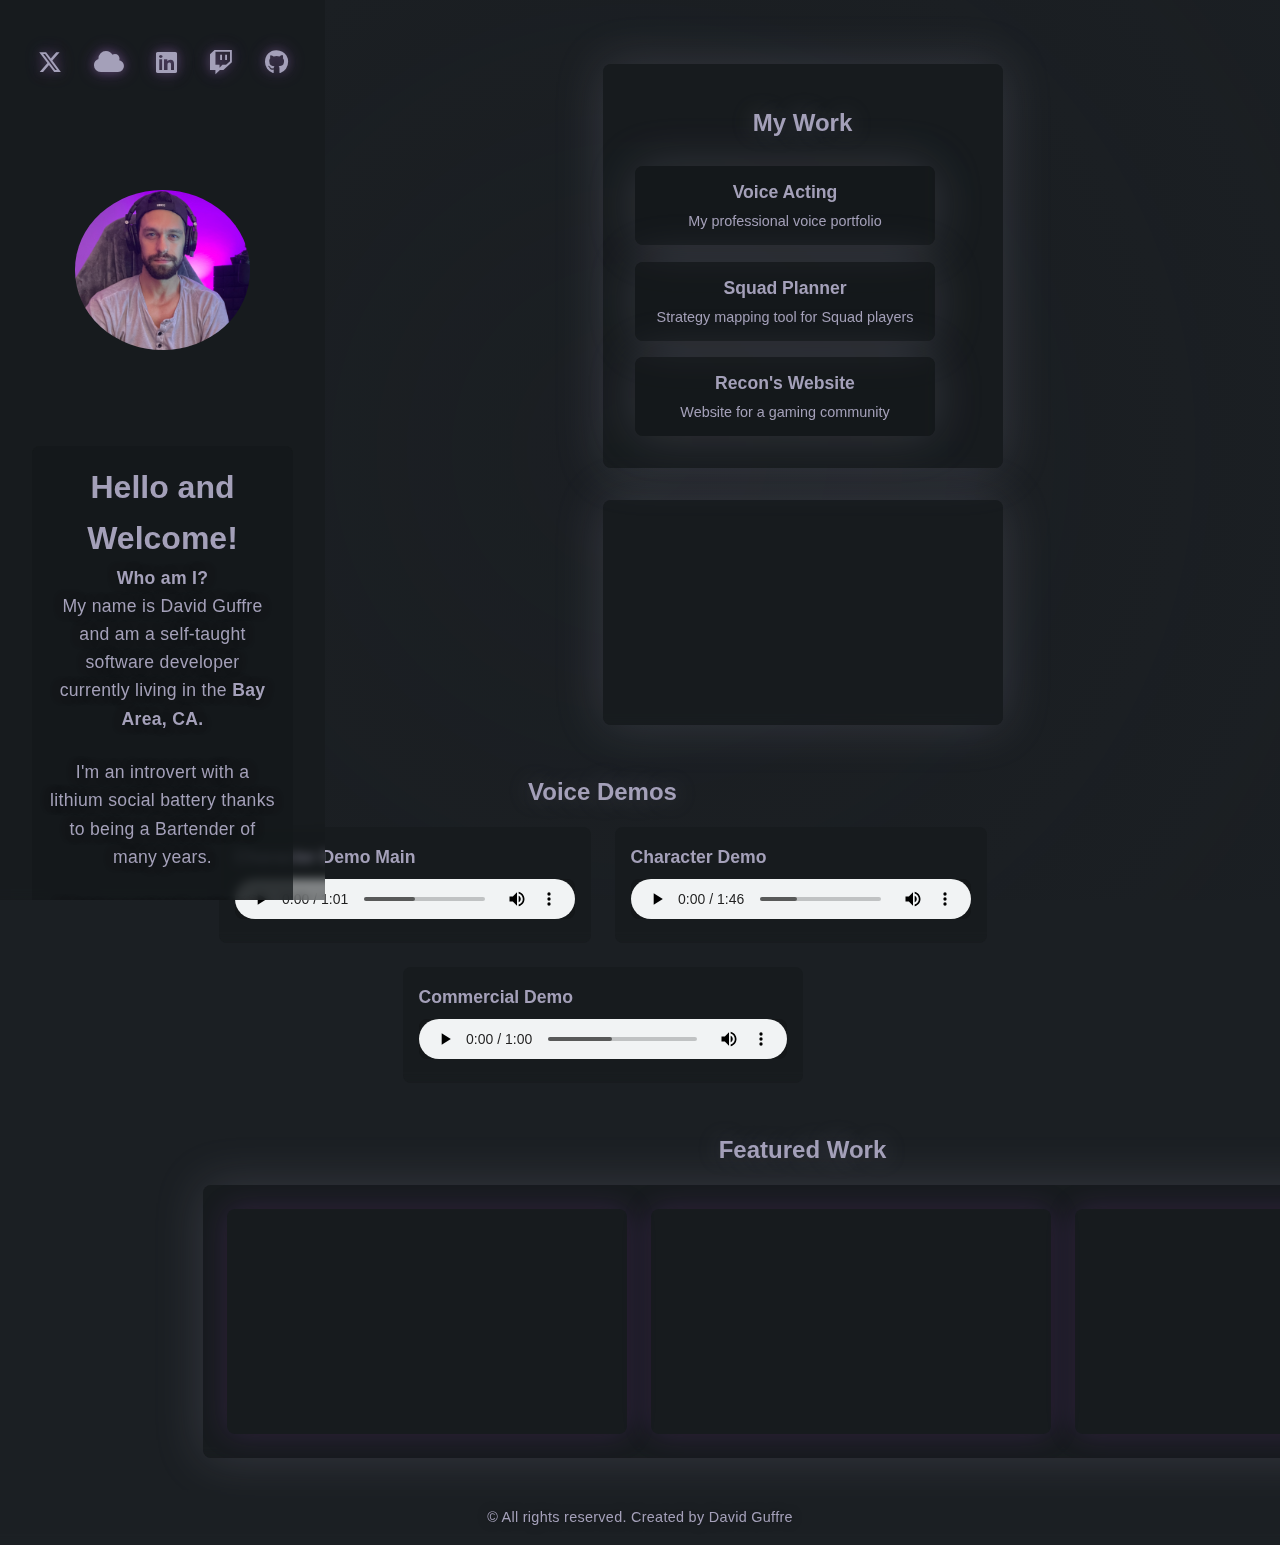
==== index.html @ 515871b1 "ugh" ====
<!DOCTYPE html>
<html lang="en">
<head>
    <meta charset="UTF-8">
    <meta name="viewport" content="width=device-width, initial-scale=1.0">
    <title>David Guffre</title>
    <link rel="stylesheet" href="styles.css">
    <link rel="stylesheet" href="https://cdnjs.cloudflare.com/ajax/libs/font-awesome/6.5.1/css/all.min.css">
    <script src="https://embed.twitch.tv/embed/v1.js"></script>
</head>
<body>
    <aside class="side-bar-left">
        <div class="socials-links-grid">
            <a href="https://x.com/iamguff" target="_blank" rel="noopener noreferrer" data-tooltip="Follow me on X"><i class="fa-brands fa-x-twitter"></i></a>
            <a href="https://bsky.app/profile/iamguff.bsky.social" target="_blank" rel="noopener noreferrer" data-tooltip="Follow me on Bluesky"><i class="fas fa-cloud"></i></a>
            <a href="https://www.linkedin.com/in/davidguffre/" target="_blank" rel="noopener noreferrer" data-tooltip="Connect on LinkedIn"><i class="fab fa-linkedin"></i></a>
            <a href="https://www.twitch.tv/guffre" target="_blank" rel="noopener noreferrer" data-tooltip="Watch on Twitch"><i class="fab fa-twitch"></i></a>
            <a href="https://github.com/CodeofGuff" target="_blank" rel="noopener noreferrer" data-tooltip="Follow me on GitHub"><i class="fab fa-github"></i></a>
        </div>
        <img src="assets/img/profile.jpeg" alt="Profile Image" class="circular-image">
        <div class="welcome-card dev-bio">
            <h1>Hello and Welcome!</h1>
            <p class="welcome-text"><strong>Who am I?</strong></p>
            <p class="welcome-text">My name is David Guffre and am a self-taught software developer currently living in the <strong>Bay Area, CA.</strong></p><br>
            <p class="welcome-text">I'm an introvert with a lithium social battery thanks to being a Bartender of many years.</p><br>
            <p class="welcome-text">I have a natural curiousity and always looking for <strong>what I don't know.</strong></p>
            <p class="welcome-text">My preferred framework is React Native, however I like to be proficient in all things programming.</p><br>
            <p class="welcome-text">Currently I am looking for my first job in the tech industry!</p>
        </div>
        <div class="welcome-card vo-bio">
            <h2>Voice Acting Journey</h2>
            <p class="welcome-text">
                The immersion a great voice actor provides to a project is my drive to perform.
            </p>    
            <p class="welcome-text">
                With over 8 years of experience in the industry, I've had the opportunity to work with a variety of clients and voice many characters. From warm and friendly to bold and dramatic, I have the versatility and range to capture the essence you are looking for.
            </p>
            <p class="welcome-text">
                Thank you for visiting and I look forward to the opportunity to work with you on your next project!
            </p>
        </div>
    </aside>

    <main class="container">
        <!-- Dev Section -->
        <section id="dev-section">
            <div class="work-section">
                <h3 class="section-label">My Work</h3>
                <div class="links-grid">
                    <a href="#vo-section" class="work-link">
                        <h3>Voice Acting</h3>
                        <p>My professional voice portfolio</p>
                    </a>
                    <a href="https://squadplanner.io/" class="work-link" target="_blank">
                        <h3>Squad Planner</h3>
                        <p>Strategy mapping tool for Squad players</p>
                    </a>
                    <a href="https://rltw.net" class="work-link" target="_blank">
                        <h3>Recon's Website</h3>
                        <p>Website for a gaming community</p>
                    </a>
                </div>
            </div>
            
            <section class="stream-section">
                <div class="twitch-embed">
                    <div id="twitch-embed"></div>
                </div>
            </section>
        </section>

        <!-- Voice Acting Section -->
        <section id="vo-section">
            <div class="demo-reel">
                <h2>Voice Demos</h2>
                <div class="voice-demos">
                    <div class="demo-item">
                        <h3>Character Demo Main</h3>
                        <audio controls class="audio-player" preload="metadata">
                            <source src="assets/audio/DavidGuffre_CharacterDemo2020.mp3" type="audio/mpeg">
                        </audio>
                    </div>
                    <div class="demo-item">
                        <h3>Character Demo</h3>
                        <audio controls class="audio-player" preload="metadata">
                            <source src="assets/audio/DavidGuffre_2019CharDemos_v2_o.mp3" type="audio/mpeg">
                        </audio>
                    </div>
                    <div class="demo-item">
                        <h3>Commercial Demo</h3>
                        <audio controls class="audio-player" preload="metadata">
                            <source src="assets/audio/DavidGuffre_CommercialDemo2020.mp3" type="audio/mpeg">
                        </audio>
                    </div>
                </div>
            </div>

            <div class="video-samples">
                <h2>Featured Work</h2>
                <div class="video-container">
                    <iframe src="https://www.youtube.com/embed/Wgu0kXS3WT8" title="Window Man"></iframe>
                    <iframe src="https://www.youtube.com/embed/3TEX7Xptgxc" title="Boiling Steel"></iframe>
                    <iframe src="https://www.youtube.com/embed/alIgd3bvIQ4" title="The Last Epoch"></iframe>
                </div>
            </div>
        </section>
    </main>

    <footer class="footer">
        <p>© All rights reserved. Created by David Guffre</p>
    </footer>
    <script src="js/twitch.js"></script>
    <script src="js/main.js"></script>
</body>
</html>
---- styles.css ----
/* ==========================================================================
   1. CSS Variables
   ========================================================================== */
:root {
    /* Colors */
    --bg: #1b1f23;
    --bg-dark: #141719;
    --glass-bg: rgba(20, 23, 25, 0.5);
    --primary: #a4a0b9;
    --primary-glow: rgba(164, 160, 185, 0.3);
    --purple-glow: rgba(146, 62, 191, 0.3);
    --text: #a4a0b9;
    --text-purple: #923ebf;
    
    /* Effects */
    --text-shadow: 0 0 10px rgba(0, 0, 0, 0.5);
    
    /* Layout */
    --radius: 8px;
    --space: 1rem;
    --transition: all 0.3s ease;
}

/* ==========================================================================
   2. Base & Reset
   ========================================================================== */
* {
    box-sizing: border-box;
    margin: 0;
    padding: 0;
}

body {
    background: var(--bg) url('assets/img/background.jpg') center/cover no-repeat fixed;
    color: var(--text);
    display: flex;
    flex-direction: column;
    font-family: Arial, sans-serif;
    line-height: 1.6;
    min-height: 100vh;
    position: relative;
}

body::after {
    background: radial-gradient(
        circle at center,
        rgba(27, 31, 35, 0.6) 0%,
        rgba(27, 31, 35, 0.7) 50%,
        rgba(27, 31, 35, 0.8) 100%
    );
    content: '';
    position: fixed;
    top: 0;
    left: 0;
    right: 0;
    bottom: 0;
    width: 100vw;
    height: 100vh;
    pointer-events: none;
    z-index: 1;
}

/* ==========================================================================
   3. Layout Components
   ========================================================================== */
/* Container */
.container {
    align-items: center;
    display: flex;
    flex-direction: column;
    margin-left: 325px;
    width: calc(100% - 325px);
    padding: calc(var(--space) * 2);
    min-height: 100vh;
    display: flex;
    flex-direction: column;
    align-items: center;
    position: relative;
    z-index: 2;
}

.container::before {
    background: rgba(27, 31, 35, 0.7);
    content: '';
    inset: 0;
    position: fixed;
    z-index: -1;
    display: none;
}

.content-wrapper {
    display: flex;
    flex-direction: column;
    gap: calc(var(--space) * 2);
    width: 100%;
    align-items: center;
    padding-top: calc(var(--space) * 2);
}

/* Sidebar */
.side-bar-left {
    position: fixed;
    top: 0;
    left: 0;
    width: 325px;
    padding: calc(var(--space) * 2);
    display: flex;
    flex-direction: column;
    align-items: center;
    gap: calc(var(--space) * 3);
    z-index: 10;
    background: var(--glass-bg);
    backdrop-filter: blur(5px);
    height: 100vh;
    overflow-y: auto;
}

.side-bar-left.visible {
    background: rgba(27, 31, 35, 0.4);
    backdrop-filter: blur(5px);
}

/* Footer */
.footer {
    backdrop-filter: blur(5px);
    color: var(--text);
    font-size: 0.9rem;
    letter-spacing: 0.3px;
    margin-top: auto;
    padding: calc(var(--space));
    position: relative;
    text-align: center;
    text-shadow: var(--text-shadow);
    z-index: 2;
}

.footer a {
    color: var(--primary);
    text-decoration: none;
    transition: var(--transition);
}

.footer a:hover {
    color: var(--primary-glow);
}

/* ==========================================================================
   4. Welcome Section
   ========================================================================== */
.welcome-card {
    animation: breatheGlow 5s ease-in-out infinite;
    backdrop-filter: none;
    background: none;
    border-radius: var(--radius);
    box-shadow: none;
    max-width: 800px;
    padding: 0;
    position: relative;
    top: 0;
    max-width: 100%;
    padding: calc(var(--space));
    background: var(--glass-bg);
    backdrop-filter: blur(5px);
    border-radius: var(--radius);
    margin: 0;
    opacity: 0;
    transform: translateY(20px);
    visibility: hidden;
    transition: all 0.5s cubic-bezier(0.4, 0, 0.2, 1);
    text-align: center;
    margin-bottom: calc(var(--space));
    transition: all 0.5s cubic-bezier(0.4, 0, 0.2, 1);
    margin-top: calc(var(--space) * 1);
}

.welcome-card.visible {
    opacity: 1;
    transform: translateY(0);
    visibility: visible;
}

.welcome-section {
    margin: 0 auto;
    max-width: 800px;
    padding: calc(var(--space)) 0;
    text-align: center;
}

.welcome-text {
    color: var(--text);
    font-size: 1.1rem;
    letter-spacing: 0.3px;
    line-height: 1.6;
    margin: 0 auto;
    max-width: 600px;
    text-shadow: var(--text-shadow);
}

/* Specific styles for dev bio and vo bio */
.welcome-card.dev-bio,
.welcome-card.vo-bio {
    transition: opacity 0.5s ease,
                transform 0.5s ease,
                visibility 0.5s ease;
}

/* ==========================================================================
   5. Work Section
   ========================================================================== */
.work-section {
    position: relative;
    display: flex;
    flex-direction: column;
    align-items: center;
    width: 100%;
    max-width: 800px;
    margin: calc(var(--space) * 2) 0;
    padding: calc(var(--space) * 2);
    background: var(--glass-bg);
    backdrop-filter: blur(5px);
    border-radius: var(--radius);
    box-shadow: 0 0 50px rgba(164, 160, 185, 0.2);
    z-index: 100;
}

.section-label {
    color: var(--primary);
    font-size: 1.5rem;
    margin-bottom: calc(var(--space));
    text-shadow: 0 0 25px var(--primary-glow);
    text-align: center;
    width: 100%;
    padding: calc(var(--space) * 0.5);
    position: relative;
    z-index: 101;
}

.work-link {
    color: var(--primary);
    text-decoration: none;
    padding: calc(var(--space) * 0.75);
    border-radius: var(--radius);
    transition: transform 0.3s cubic-bezier(0.4, 0, 0.2, 1),
                background-color 0.3s ease,
                box-shadow 0.3s ease;
    text-align: center;
    min-width: 200px;
    max-width: 300px;
    position: relative;
    z-index: 1;
    backdrop-filter: blur(5px);
    -webkit-backdrop-filter: blur(5px);
    box-shadow: 0 0 50px rgba(164, 160, 185, 0.2);
    display: block;
    width: 100%;
    will-change: transform, background, box-shadow;
    transform: translateZ(0);
    -webkit-font-smoothing: antialiased;
    background: var(--glass-bg);
}

.work-link h3 {
    font-size: 1.1rem;
    margin-bottom: calc(var(--space) * 0.25);
}

.work-link p {
    font-size: 0.9rem;
    margin: 0;
}

.work-link:hover {
    background: var(--primary);
    color: var(--bg-dark);
    box-shadow: 0 0 50px rgba(164, 160, 185, 0.4);
    transform: translateY(-5px);
    z-index: 1001;
}

.work-section .links-grid {
    display: grid;
    grid-template-columns: repeat(auto-fit, minmax(250px, 1fr));
    gap: calc(var(--space));
    width: 100%;
}

.menu-content {
    width: 100%;
    display: flex;
    justify-content: center;
    padding: calc(var(--space) * 0.5);
}

.menu-item {
    color: var(--primary);
    text-decoration: none;
    padding: calc(var(--space) * 0.75);
    border-radius: var(--radius);
    transition: transform 0.3s cubic-bezier(0.4, 0, 0.2, 1),
                background-color 0.3s ease,
                box-shadow 0.3s ease;
    text-align: center;
    min-width: 200px;
    max-width: 150px;
    position: relative;
    z-index: 1;
    backdrop-filter: blur(5px);
    -webkit-backdrop-filter: blur(5px);
    box-shadow: 0 0 50px rgba(164, 160, 185, 0.2);
    display: block;
    width: 100%;
    will-change: transform, background, box-shadow;
    transform: translateZ(0);
    -webkit-font-smoothing: antialiased;
    background: var(--glass-bg);
}

.menu-item:hover {
    background: var(--primary);
    color: var(--bg-dark);
    box-shadow: 0 0 50px rgba(164, 160, 185, 0.4);
    transform: translateY(-5px);
    z-index: 1001;
}



/* ==========================================================================
   6. Social Links
   ========================================================================== */
.socials-links-grid {
    display: flex;
    flex-direction: row;
    justify-content: center;
    gap: calc(var(--space) * 1.5);
    align-items: center;
    width: 100%;
    padding: calc(var(--space) * 0.5);
    margin-bottom: calc(var(--space));
}

.socials-links-grid a {
    color: var(--primary);
    font-size: 1.5rem;
    text-decoration: none;
    transition: var(--transition);
    text-shadow: 0 0 10px var(--primary-glow);
    position: relative;
    z-index: 12;
    padding: calc(var(--space) * 0.25);
}

.socials-links-grid a::after {
    content: attr(data-tooltip);
    position: absolute;
    bottom: -25px;
    left: 50%;
    transform: translateX(-50%);
    background: var(--glass-bg);
    color: var(--text);
    padding: 3px 6px;
    border-radius: var(--radius);
    font-size: 0.8rem;
    white-space: nowrap;
    backdrop-filter: blur(5px);
    opacity: 0;
    visibility: hidden;
    transition: var(--transition);
}

.socials-links-grid a:hover::after {
    opacity: 1;
    visibility: visible;
}

.socials-links-grid a i {
    filter: drop-shadow(0 0 8px rgba(146, 62, 191, 0.4));
    transition: var(--transition);
}

.socials-links-grid a:hover {
    color: var(--text-purple);
}

.socials-links-grid a:hover i {
    filter: drop-shadow(0 0 12px rgba(146, 62, 191, 0.6))
           drop-shadow(0 0 4px rgba(146, 62, 191, 0.4));
    transform: scale(1.1);
}

/* ==========================================================================
   7. Media Components
   ========================================================================== */
/* Profile Images */
.circular-image {
    animation: smoothPulseGlow 4s ease-in-out infinite;
    border-radius: 50%;
    height: 175px;
    width: 175px;
    margin: calc(var(--space) * 2) 0;
}

.circular-image:hover {
    transform: scale(1.05);
}

/* Video Container */
.video-container {
    display: flex;
    flex-direction: row;
    gap: calc(var(--space) * 1.5);
    padding: calc(var(--space) * 1.5);
    background: var(--glass-bg);
    border-radius: var(--radius);
    backdrop-filter: blur(5px);
    -webkit-backdrop-filter: blur(5px);
    box-shadow: 0 0 50px rgba(164, 160, 185, 0.2);
    overflow-x: auto;
}

.video-container iframe {
    flex: 0 0 400px;
    height: 225px;
    border: none;
    border-radius: var(--radius);
    box-shadow: 0 0 30px rgba(146, 62, 191, 0.2);
    transition: var(--transition);
}

.video-container iframe:hover {
    transform: translateY(-5px);
    box-shadow: 0 0 50px rgba(146, 62, 191, 0.4);
}

.demo-reel {
    width: 100%;
    max-width: 800px;
    margin: 0;
    padding: calc(var(--space));
    flex: 1;
}

.demo-reel h2 {
    color: var(--primary);
    text-align: center;
    margin-bottom: calc(var(--space));
    font-size: 1.5rem;
    text-shadow: 0 0 25px var(--primary-glow);
}

.voice-demos {
    display: flex;
    flex-direction: row;
    flex-wrap: wrap;
    gap: calc(var(--space) * 1.5);
    align-items: stretch;
    justify-content: center;
    width: 100%;
}

.demo-item {
    background: var(--glass-bg);
    padding: calc(var(--space));
    border-radius: var(--radius);
    backdrop-filter: blur(5px);
    flex: 1;
    min-width: 300px;
    max-width: 400px;
    margin: 0;
}

.demo-item h3 {
    color: var(--primary);
    margin-bottom: calc(var(--space) * 0.5);
    font-size: 1.1rem;
}

.audio-player {
    width: 100%;
    height: 40px;
    border-radius: var(--radius);
    background: var(--bg-dark);
}

.video-samples {
    width: 100%;
    max-width: 1200px;
    margin-top: calc(var(--space) * 2);
}

.video-samples h2 {
    color: var(--primary);
    text-align: center;
    margin-bottom: calc(var(--space));
    font-size: 1.5rem;
    text-shadow: 0 0 25px var(--primary-glow);
}


/* ==========================================================================
   8. Animations
   ========================================================================== */
@keyframes smoothPulseGlow {
    0% { box-shadow: 0 0 30px rgba(146, 62, 191, 0.2); }
    50% { box-shadow: 0 0 100px rgba(146, 62, 191, 0.6); }
    100% { box-shadow: 0 0 30px rgba(146, 62, 191, 0.2); }
}

/* ==========================================================================
   9. Media Queries
   ========================================================================== */
/* Large Screens */
@media (max-width: 1200px) {
    .circular-image {
        width: min(85vw, 600px);
    }
}

/* Tablet & Medium Screens */
@media (max-width: 768px) {
    .container {
        margin-left: 0;
        width: 100%;
        padding: calc(var(--space));
    }

    .content-wrapper {
        flex-direction: column;
        align-items: center;
    }

    .demo-item {
        padding: calc(var(--space) * 0.5);
    }
    
    .side-bar-left {
        position: relative;
        width: 100%;
        height: auto;
        min-height: auto;
        padding: calc(var(--space));
        background: var(--glass-bg);
    }

    .section-label {
        font-size: 1.75rem;
        padding: calc(var(--space) * 0.75);
    }

    .work-section {
        position: relative;
        flex-direction: column;
        align-items: center;
        gap: calc(var(--space) * 0.5);
        width: 100%;
        order: 1;
        margin: calc(var(--space) * 0.5) 0;
        padding: calc(var(--space));
    }

    .work-link {
        min-width: unset;
        width: 100%;
        margin: 0;
        font-size: 0.9rem;
    }

    .circular-image {
        position: static;
        width: min(85vw, 200px);
        height: auto;
        margin: 0 auto calc(var(--space) * 2);
    }

    .video-container {
        flex-direction: column;
        padding: calc(var(--space));
        gap: calc(var(--space));
        overflow-x: hidden;
    }

    .video-container iframe {
        flex: 0 0 auto;
        width: 100%;
    }

    .demo-reel, .video-samples {
        max-width: 100%;
    }

    .audio-player {
        height: 36px;
    }

    .voice-demos {
        flex-direction: column;
        gap: calc(var(--space));
    }

    .demo-item {
        min-width: unset;
        max-width: 100%;
        width: 100%;
    }

    .welcome-card {
        position: relative;
        margin: calc(var(--space)) 0;
    }

    .socials-links-grid {
        padding: calc(var(--space) * 0.25);
        gap: calc(var(--space));
    }

    .socials-links-grid a {
        font-size: 1.25rem;
    }

    .links-grid {
        grid-template-columns: 1fr;
    }
}

/* Mobile Screens */
@media (max-width: 480px) {
    .container {
        padding: calc(var(--space) * 0.5);
    }

    .demo-item {
        padding: calc(var(--space) * 0.5);
    }
    
    .section-label {
        font-size: 1.5rem;
        padding: calc(var(--space) * 0.5);
    }

    .work-section {
        gap: calc(var(--space) * 0.5);
        padding: calc(var(--space) * 0.5);
    }

    .work-link {
        padding: calc(var(--space) * 0.4);
    }

    .work-link h3 {
        font-size: 0.85rem;
        margin-bottom: 2px;
    }

    .work-link p {
        font-size: 0.75rem;
    }

    .circular-image {
        width: 75vw;
    }

    .video-container {
        padding: calc(var(--space) * 0.75);
        gap: calc(var(--space) * 0.75);
    }

    .video-container iframe {
        flex: 0 0 250px;
        height: 141px;
    }

    .audio-player {
        height: 32px;
    }
}

/* Add under the Work Section styles */


.twitch-embed {
    flex: 1;
    min-width: 400px;
    background: var(--glass-bg);
    padding: calc(var(--space));
    border-radius: var(--radius);
    backdrop-filter: blur(5px);
    -webkit-backdrop-filter: blur(5px);
    box-shadow: 0 0 50px rgba(164, 160, 185, 0.2);
}

.stream-section {
    width: 100%;
    max-width: 800px;
    margin: calc(var(--space) * 2) 0;
}

.twitch-embed {
    width: 100%;
    aspect-ratio: 16/9;
    background: var(--glass-bg);
    border-radius: var(--radius);
    overflow: hidden;
}
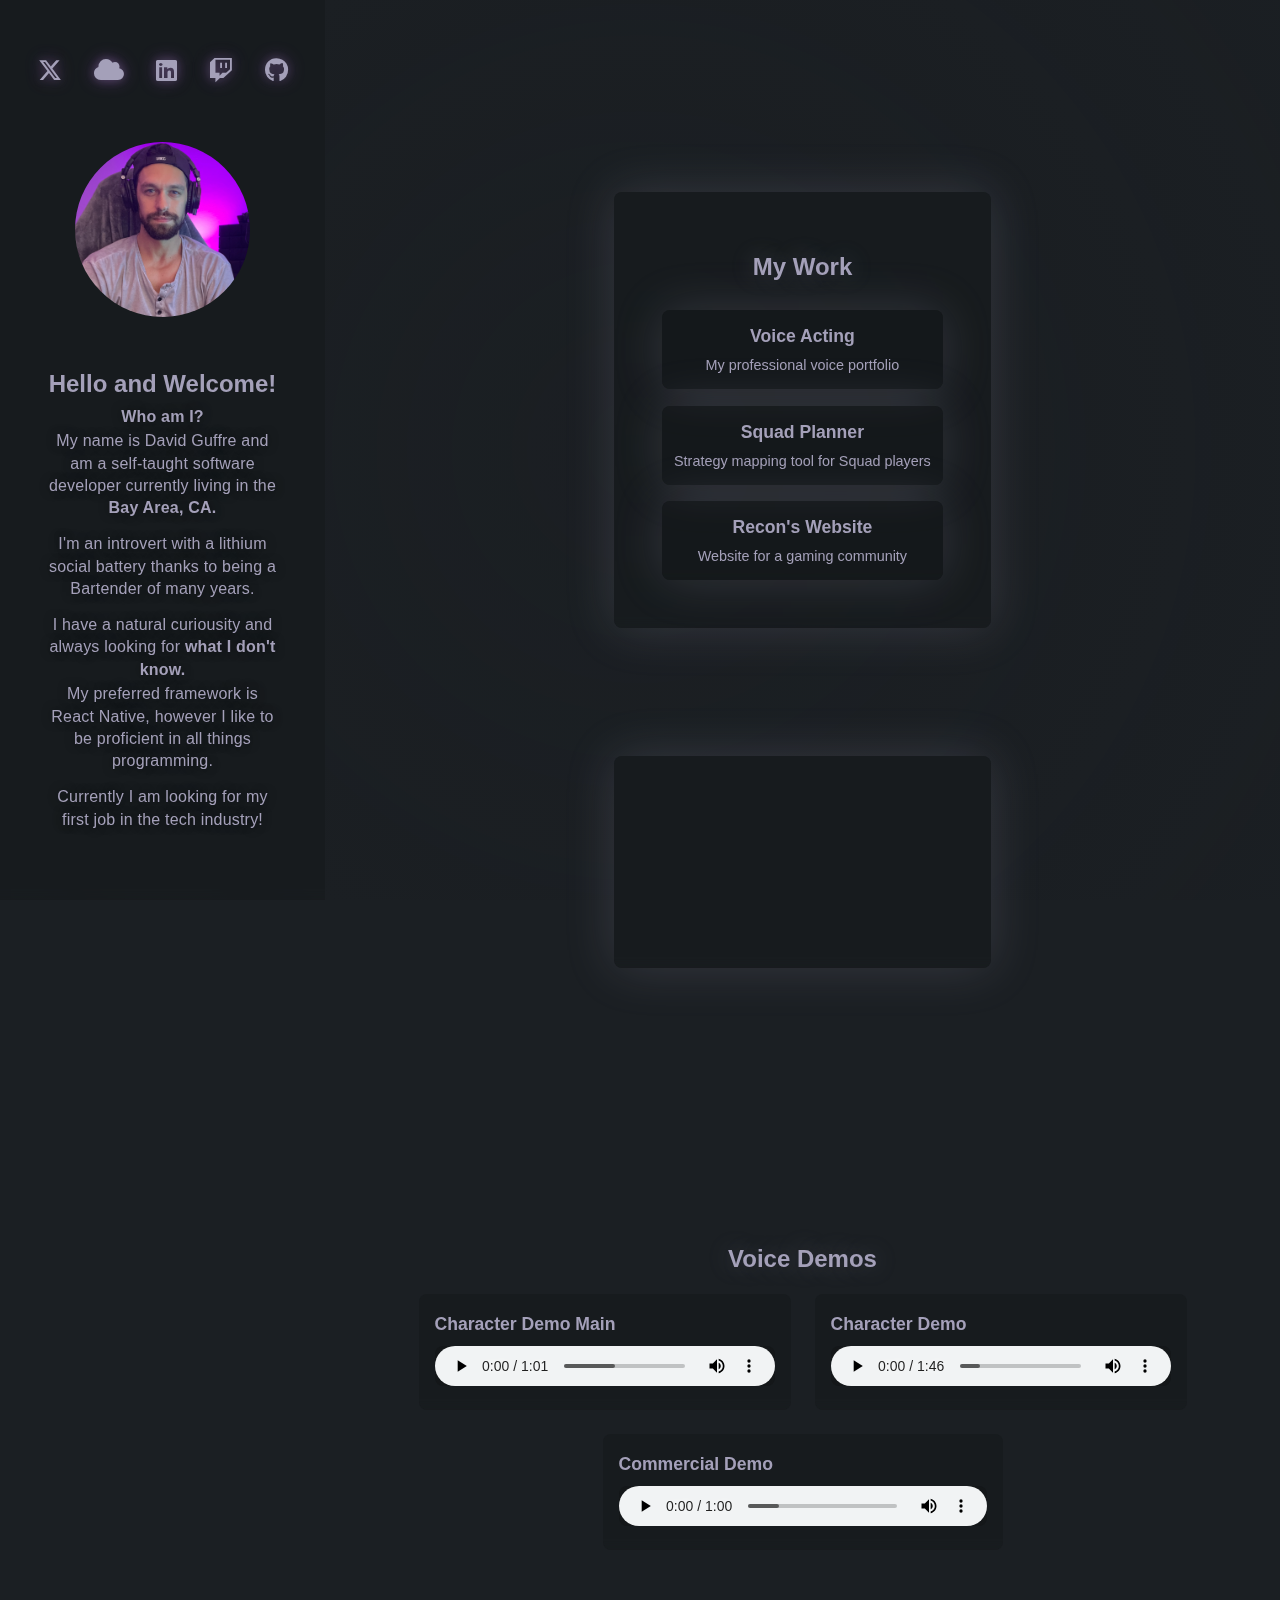
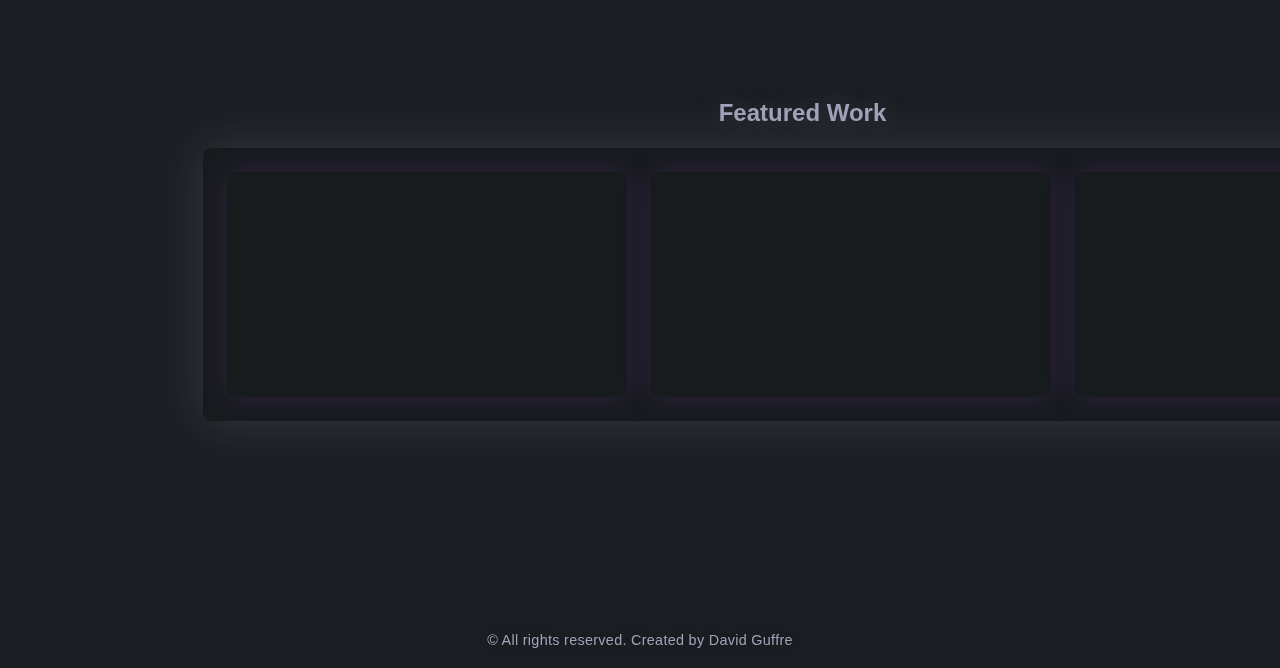
==== commit 37d78697: "fixes" ====
--- a/index.html
+++ b/index.html
@@ -28,13 +28,18 @@
             <p class="welcome-text">Currently I am looking for my first job in the tech industry!</p>
         </div>
         <div class="welcome-card vo-bio">
-            <h2>Voice Acting Journey</h2>
+            <h1>Voice Acting Journey</h1>
             <p class="welcome-text">
-                The immersion a great voice actor provides to a project is my drive to perform.
+                The <strong>immersion</strong> a great voice actor provides to a project is my drive to perform.
             </p>    
+            <br>
             <p class="welcome-text">
-                With over 8 years of experience in the industry, I've had the opportunity to work with a variety of clients and voice many characters. From warm and friendly to bold and dramatic, I have the versatility and range to capture the essence you are looking for.
+                With over 8 years of experience in the industry, I've had the opportunity to work with a variety of clients and voice many characters.
             </p>
+            <p class="welcome-text">
+                From warm and friendly to bold and dramatic, I have the versatility and range to capture the essence you are looking for.
+            </p>
+            <br>
             <p class="welcome-text">
                 Thank you for visiting and I look forward to the opportunity to work with you on your next project!
             </p>
--- a/styles.css
+++ b/styles.css
@@ -70,31 +70,22 @@
     flex-direction: column;
     margin-left: 325px;
     width: calc(100% - 325px);
-    padding: calc(var(--space) * 2);
+    padding: calc(var(--space) * 4);
     min-height: 100vh;
-    display: flex;
-    flex-direction: column;
-    align-items: center;
     position: relative;
     z-index: 2;
-}
-
-.container::before {
-    background: rgba(27, 31, 35, 0.7);
-    content: '';
-    inset: 0;
-    position: fixed;
-    z-index: -1;
-    display: none;
+    justify-content: center;
+    max-width: 1200px;
+    margin-right: auto;
 }
 
 .content-wrapper {
     display: flex;
     flex-direction: column;
-    gap: calc(var(--space) * 2);
+    gap: calc(var(--space) * 8);
     width: 100%;
     align-items: center;
-    padding-top: calc(var(--space) * 2);
+    padding-top: calc(var(--space) * 4);
 }
 
 /* Sidebar */
@@ -107,17 +98,151 @@
     display: flex;
     flex-direction: column;
     align-items: center;
-    gap: calc(var(--space) * 3);
+    gap: calc(var(--space));
     z-index: 10;
     background: var(--glass-bg);
     backdrop-filter: blur(5px);
     height: 100vh;
-    overflow-y: auto;
-}
-
-.side-bar-left.visible {
-    background: rgba(27, 31, 35, 0.4);
-    backdrop-filter: blur(5px);
+    overflow-y: hidden;
+}
+
+/* Profile Image */
+.circular-image {
+    animation: smoothPulseGlow 4s ease-in-out infinite;
+    border-radius: 50%;
+    height: 175px;
+    width: 175px;
+    margin: calc(var(--space)) 0;
+    object-fit: cover;
+    cursor: pointer;
+    transition: transform 0.3s ease;
+}
+
+.circular-image:hover {
+    transform: scale(1.05);
+}
+
+/* Social Links */
+.socials-links-grid {
+    display: flex;
+    flex-direction: row;
+    justify-content: center;
+    gap: calc(var(--space) * 1.5);
+    align-items: center;
+    width: 100%;
+    padding: calc(var(--space));
+    margin-bottom: 0;
+}
+
+.socials-links-grid a {
+    color: var(--primary);
+    font-size: 1.5rem;
+    text-decoration: none;
+    transition: var(--transition);
+    text-shadow: 0 0 10px var(--primary-glow);
+    position: relative;
+    z-index: 12;
+    padding: calc(var(--space) * 0.25);
+}
+
+.socials-links-grid a::after {
+    content: attr(data-tooltip);
+    position: absolute;
+    bottom: -25px;
+    left: 50%;
+    transform: translateX(-50%);
+    background: var(--glass-bg);
+    color: var(--text);
+    padding: 3px 6px;
+    border-radius: var(--radius);
+    font-size: 0.8rem;
+    white-space: nowrap;
+    backdrop-filter: blur(5px);
+    opacity: 0;
+    visibility: hidden;
+    transition: var(--transition);
+}
+
+.socials-links-grid a:hover::after {
+    opacity: 1;
+    visibility: visible;
+}
+
+.socials-links-grid a i {
+    filter: drop-shadow(0 0 8px rgba(146, 62, 191, 0.4));
+    transition: var(--transition);
+}
+
+.socials-links-grid a:hover {
+    color: var(--text-purple);
+}
+
+.socials-links-grid a:hover i {
+    filter: drop-shadow(0 0 12px rgba(146, 62, 191, 0.6))
+           drop-shadow(0 0 4px rgba(146, 62, 191, 0.4));
+    transform: scale(1.1);
+}
+
+/* Welcome Cards */
+.welcome-card {
+    animation: none;
+    backdrop-filter: none;
+    background: none;
+    border-radius: 0;
+    box-shadow: none;
+    max-width: 100%;
+    padding: calc(var(--space) * 0.75);
+    position: relative;
+    margin: 0;
+    opacity: 0;
+    transform: translateY(20px);
+    visibility: hidden;
+    text-align: center;
+    transition: opacity 0.5s ease,
+                transform 0.5s ease,
+                visibility 0.5s ease;
+    display: block;
+}
+
+.welcome-card.visible {
+    opacity: 1;
+    transform: translateY(0);
+    visibility: visible;
+}
+
+.welcome-text {
+    color: var(--text);
+    font-size: 1rem;
+    letter-spacing: 0.2px;
+    line-height: 1.4;
+    margin: -6px 0;
+    text-shadow: var(--text-shadow);
+}
+
+.welcome-text + .welcome-text {
+    margin-top: calc(var(--space) * 0.5);
+}
+
+.welcome-card.dev-bio,
+.welcome-card.vo-bio {
+    background: none;
+    backdrop-filter: none;
+    box-shadow: none;
+    margin: 0;
+    padding: calc(var(--space));
+    transition: opacity 0.5s ease,
+                transform 0.5s ease,
+                visibility 0.5s ease;
+}
+
+.welcome-card h1 {
+    font-size: 1.5rem;
+    margin-bottom: calc(var(--space) * 0.5);
+}
+
+.welcome-card h2 {
+    font-size: 1.1rem;
+    margin-bottom: calc(var(--space) * 0.5);
 }
 
 /* Footer */
@@ -145,77 +270,17 @@
 }
 
 /* ==========================================================================
-   4. Welcome Section
-   ========================================================================== */
-.welcome-card {
-    animation: breatheGlow 5s ease-in-out infinite;
-    backdrop-filter: none;
-    background: none;
-    border-radius: var(--radius);
-    box-shadow: none;
-    max-width: 800px;
-    padding: 0;
-    position: relative;
-    top: 0;
-    max-width: 100%;
-    padding: calc(var(--space));
-    background: var(--glass-bg);
-    backdrop-filter: blur(5px);
-    border-radius: var(--radius);
-    margin: 0;
-    opacity: 0;
-    transform: translateY(20px);
-    visibility: hidden;
-    transition: all 0.5s cubic-bezier(0.4, 0, 0.2, 1);
-    text-align: center;
-    margin-bottom: calc(var(--space));
-    transition: all 0.5s cubic-bezier(0.4, 0, 0.2, 1);
-    margin-top: calc(var(--space) * 1);
-}
-
-.welcome-card.visible {
-    opacity: 1;
-    transform: translateY(0);
-    visibility: visible;
-}
-
-.welcome-section {
-    margin: 0 auto;
-    max-width: 800px;
-    padding: calc(var(--space)) 0;
-    text-align: center;
-}
-
-.welcome-text {
-    color: var(--text);
-    font-size: 1.1rem;
-    letter-spacing: 0.3px;
-    line-height: 1.6;
-    margin: 0 auto;
-    max-width: 600px;
-    text-shadow: var(--text-shadow);
-}
-
-/* Specific styles for dev bio and vo bio */
-.welcome-card.dev-bio,
-.welcome-card.vo-bio {
-    transition: opacity 0.5s ease,
-                transform 0.5s ease,
-                visibility 0.5s ease;
-}
-
-/* ==========================================================================
-   5. Work Section
+   4. Work Section
    ========================================================================== */
 .work-section {
-    position: relative;
     display: flex;
     flex-direction: column;
     align-items: center;
+    justify-content: center;
     width: 100%;
     max-width: 800px;
-    margin: calc(var(--space) * 2) 0;
-    padding: calc(var(--space) * 2);
+    margin: calc(var(--space) * 8) auto;
+    padding: calc(var(--space) * 3);
     background: var(--glass-bg);
     backdrop-filter: blur(5px);
     border-radius: var(--radius);
@@ -284,126 +349,9 @@
     width: 100%;
 }
 
-.menu-content {
-    width: 100%;
-    display: flex;
-    justify-content: center;
-    padding: calc(var(--space) * 0.5);
-}
-
-.menu-item {
-    color: var(--primary);
-    text-decoration: none;
-    padding: calc(var(--space) * 0.75);
-    border-radius: var(--radius);
-    transition: transform 0.3s cubic-bezier(0.4, 0, 0.2, 1),
-                background-color 0.3s ease,
-                box-shadow 0.3s ease;
-    text-align: center;
-    min-width: 200px;
-    max-width: 150px;
-    position: relative;
-    z-index: 1;
-    backdrop-filter: blur(5px);
-    -webkit-backdrop-filter: blur(5px);
-    box-shadow: 0 0 50px rgba(164, 160, 185, 0.2);
-    display: block;
-    width: 100%;
-    will-change: transform, background, box-shadow;
-    transform: translateZ(0);
-    -webkit-font-smoothing: antialiased;
-    background: var(--glass-bg);
-}
-
-.menu-item:hover {
-    background: var(--primary);
-    color: var(--bg-dark);
-    box-shadow: 0 0 50px rgba(164, 160, 185, 0.4);
-    transform: translateY(-5px);
-    z-index: 1001;
-}
-
-
-
 /* ==========================================================================
-   6. Social Links
+   5. Media Components
    ========================================================================== */
-.socials-links-grid {
-    display: flex;
-    flex-direction: row;
-    justify-content: center;
-    gap: calc(var(--space) * 1.5);
-    align-items: center;
-    width: 100%;
-    padding: calc(var(--space) * 0.5);
-    margin-bottom: calc(var(--space));
-}
-
-.socials-links-grid a {
-    color: var(--primary);
-    font-size: 1.5rem;
-    text-decoration: none;
-    transition: var(--transition);
-    text-shadow: 0 0 10px var(--primary-glow);
-    position: relative;
-    z-index: 12;
-    padding: calc(var(--space) * 0.25);
-}
-
-.socials-links-grid a::after {
-    content: attr(data-tooltip);
-    position: absolute;
-    bottom: -25px;
-    left: 50%;
-    transform: translateX(-50%);
-    background: var(--glass-bg);
-    color: var(--text);
-    padding: 3px 6px;
-    border-radius: var(--radius);
-    font-size: 0.8rem;
-    white-space: nowrap;
-    backdrop-filter: blur(5px);
-    opacity: 0;
-    visibility: hidden;
-    transition: var(--transition);
-}
-
-.socials-links-grid a:hover::after {
-    opacity: 1;
-    visibility: visible;
-}
-
-.socials-links-grid a i {
-    filter: drop-shadow(0 0 8px rgba(146, 62, 191, 0.4));
-    transition: var(--transition);
-}
-
-.socials-links-grid a:hover {
-    color: var(--text-purple);
-}
-
-.socials-links-grid a:hover i {
-    filter: drop-shadow(0 0 12px rgba(146, 62, 191, 0.6))
-           drop-shadow(0 0 4px rgba(146, 62, 191, 0.4));
-    transform: scale(1.1);
-}
-
-/* ==========================================================================
-   7. Media Components
-   ========================================================================== */
-/* Profile Images */
-.circular-image {
-    animation: smoothPulseGlow 4s ease-in-out infinite;
-    border-radius: 50%;
-    height: 175px;
-    width: 175px;
-    margin: calc(var(--space) * 2) 0;
-}
-
-.circular-image:hover {
-    transform: scale(1.05);
-}
-
 /* Video Container */
 .video-container {
     display: flex;
@@ -432,10 +380,11 @@
     box-shadow: 0 0 50px rgba(146, 62, 191, 0.4);
 }
 
+/* Audio Components */
 .demo-reel {
     width: 100%;
     max-width: 800px;
-    margin: 0;
+    margin: calc(var(--space) * 8) auto;
     padding: calc(var(--space));
     flex: 1;
 }
@@ -482,10 +431,11 @@
     background: var(--bg-dark);
 }
 
+/* Video Samples */
 .video-samples {
     width: 100%;
     max-width: 1200px;
-    margin-top: calc(var(--space) * 2);
+    margin: calc(var(--space) * 8) auto;
 }
 
 .video-samples h2 {
@@ -496,9 +446,26 @@
     text-shadow: 0 0 25px var(--primary-glow);
 }
 
+/* Twitch Section */
+.twitch-embed {
+    width: 100%;
+    aspect-ratio: 16/9;
+    background: var(--glass-bg);
+    border-radius: var(--radius);
+    overflow: hidden;
+    backdrop-filter: blur(5px);
+    -webkit-backdrop-filter: blur(5px);
+    box-shadow: 0 0 50px rgba(164, 160, 185, 0.2);
+}
+
+.stream-section {
+    width: 100%;
+    max-width: 800px;
+    margin: calc(var(--space) * 8) auto;
+}
 
 /* ==========================================================================
-   8. Animations
+   6. Animations
    ========================================================================== */
 @keyframes smoothPulseGlow {
     0% { box-shadow: 0 0 30px rgba(146, 62, 191, 0.2); }
@@ -507,30 +474,20 @@
 }
 
 /* ==========================================================================
-   9. Media Queries
+   7. Media Queries
    ========================================================================== */
-/* Large Screens */
-@media (max-width: 1200px) {
-    .circular-image {
-        width: min(85vw, 600px);
-    }
-}
-
-/* Tablet & Medium Screens */
 @media (max-width: 768px) {
     .container {
-        margin-left: 0;
+        margin: 0 auto;
         width: 100%;
-        padding: calc(var(--space));
+        padding: calc(var(--space) * 0.5);
     }
 
     .content-wrapper {
         flex-direction: column;
         align-items: center;
-    }
-
-    .demo-item {
-        padding: calc(var(--space) * 0.5);
+        gap: calc(var(--space) * 4);
+        padding-top: calc(var(--space) * 2);
     }
     
     .side-bar-left {
@@ -540,11 +497,13 @@
         min-height: auto;
         padding: calc(var(--space));
         background: var(--glass-bg);
+        gap: calc(var(--space));
+        overflow-y: visible;
     }
 
     .section-label {
-        font-size: 1.75rem;
-        padding: calc(var(--space) * 0.75);
+        font-size: 1.5rem;
+        padding: calc(var(--space) * 0.5);
     }
 
     .work-section {
@@ -554,42 +513,53 @@
         gap: calc(var(--space) * 0.5);
         width: 100%;
         order: 1;
-        margin: calc(var(--space) * 0.5) 0;
-        padding: calc(var(--space));
+        margin: calc(var(--space) * 4) 0;
+        padding: calc(var(--space) * 0.5);
     }
 
     .work-link {
         min-width: unset;
         width: 100%;
         margin: 0;
-        font-size: 0.9rem;
+        padding: calc(var(--space) * 0.4);
+    }
+
+    .work-link h3 {
+        font-size: 0.85rem;
+        margin-bottom: 2px;
+    }
+
+    .work-link p {
+        font-size: 0.75rem;
     }
 
     .circular-image {
         position: static;
-        width: min(85vw, 200px);
+        width: min(75vw, 200px);
         height: auto;
-        margin: 0 auto calc(var(--space) * 2);
+        margin: calc(var(--space)) 0;
     }
 
     .video-container {
         flex-direction: column;
-        padding: calc(var(--space));
-        gap: calc(var(--space));
+        padding: calc(var(--space) * 0.75);
+        gap: calc(var(--space) * 0.75);
         overflow-x: hidden;
     }
 
     .video-container iframe {
         flex: 0 0 auto;
         width: 100%;
-    }
-
-    .demo-reel, .video-samples {
+        height: 141px;
+    }
+
+    .demo-reel, 
+    .video-samples {
         max-width: 100%;
     }
 
     .audio-player {
-        height: 36px;
+        height: 32px;
     }
 
     .voice-demos {
@@ -601,11 +571,17 @@
         min-width: unset;
         max-width: 100%;
         width: 100%;
+        padding: calc(var(--space) * 0.5);
     }
 
     .welcome-card {
         position: relative;
         margin: calc(var(--space)) 0;
+        padding: calc(var(--space) * 0.5);
+    }
+
+    .welcome-text {
+        font-size: 0.85rem;
     }
 
     .socials-links-grid {
@@ -620,85 +596,12 @@
     .links-grid {
         grid-template-columns: 1fr;
     }
-}
-
-/* Mobile Screens */
-@media (max-width: 480px) {
-    .container {
-        padding: calc(var(--space) * 0.5);
-    }
-
-    .demo-item {
-        padding: calc(var(--space) * 0.5);
-    }
-    
-    .section-label {
-        font-size: 1.5rem;
-        padding: calc(var(--space) * 0.5);
-    }
-
-    .work-section {
-        gap: calc(var(--space) * 0.5);
-        padding: calc(var(--space) * 0.5);
-    }
-
-    .work-link {
-        padding: calc(var(--space) * 0.4);
-    }
-
-    .work-link h3 {
-        font-size: 0.85rem;
-        margin-bottom: 2px;
-    }
-
-    .work-link p {
-        font-size: 0.75rem;
-    }
-
-    .circular-image {
-        width: 75vw;
-    }
-
-    .video-container {
-        padding: calc(var(--space) * 0.75);
-        gap: calc(var(--space) * 0.75);
-    }
-
-    .video-container iframe {
-        flex: 0 0 250px;
-        height: 141px;
-    }
-
-    .audio-player {
-        height: 32px;
-    }
-}
-
-/* Add under the Work Section styles */
-
-
-.twitch-embed {
-    flex: 1;
-    min-width: 400px;
-    background: var(--glass-bg);
-    padding: calc(var(--space));
-    border-radius: var(--radius);
-    backdrop-filter: blur(5px);
-    -webkit-backdrop-filter: blur(5px);
-    box-shadow: 0 0 50px rgba(164, 160, 185, 0.2);
-}
-
-.stream-section {
-    width: 100%;
-    max-width: 800px;
-    margin: calc(var(--space) * 2) 0;
-}
-
-.twitch-embed {
-    width: 100%;
-    aspect-ratio: 16/9;
-    background: var(--glass-bg);
-    border-radius: var(--radius);
-    overflow: hidden;
-}
-
+
+    .work-section,
+    .stream-section,
+    .demo-reel,
+    .video-samples {
+        margin: calc(var(--space) * 4) 0;
+    }
+}
+
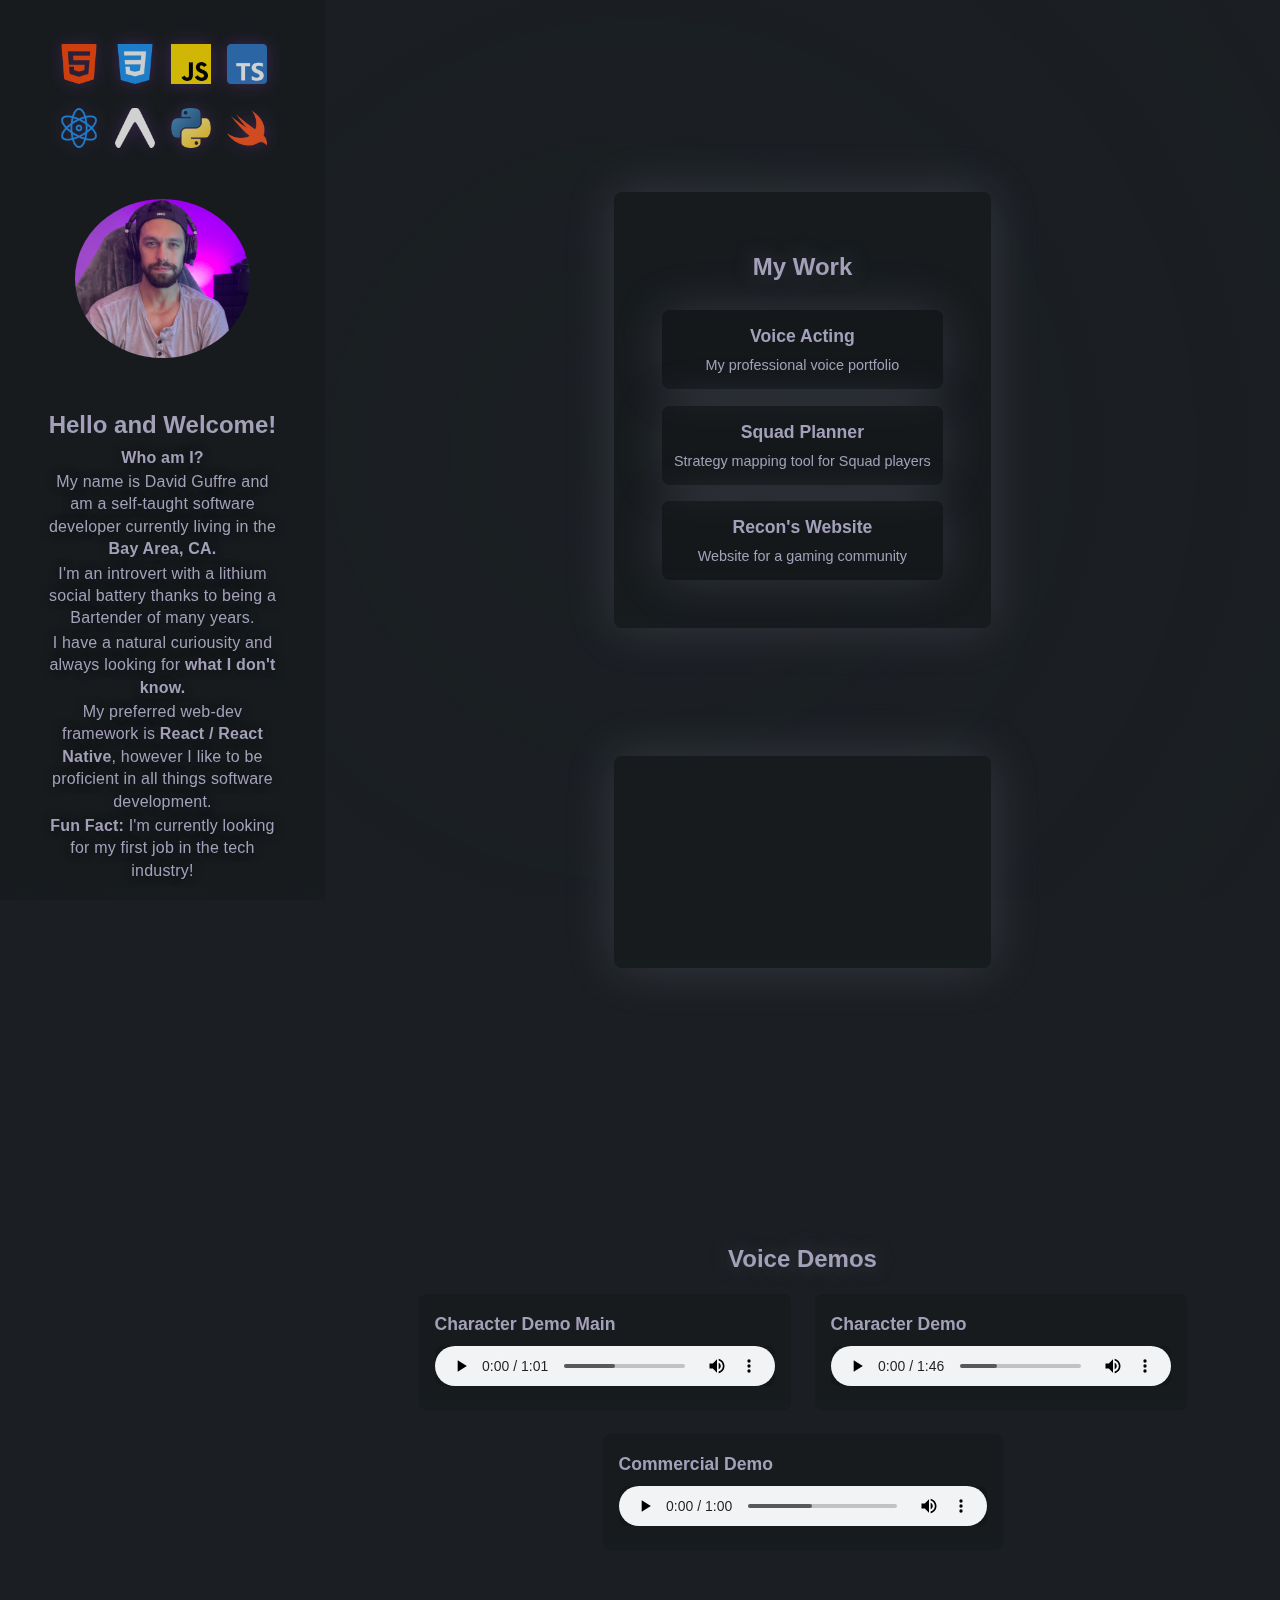
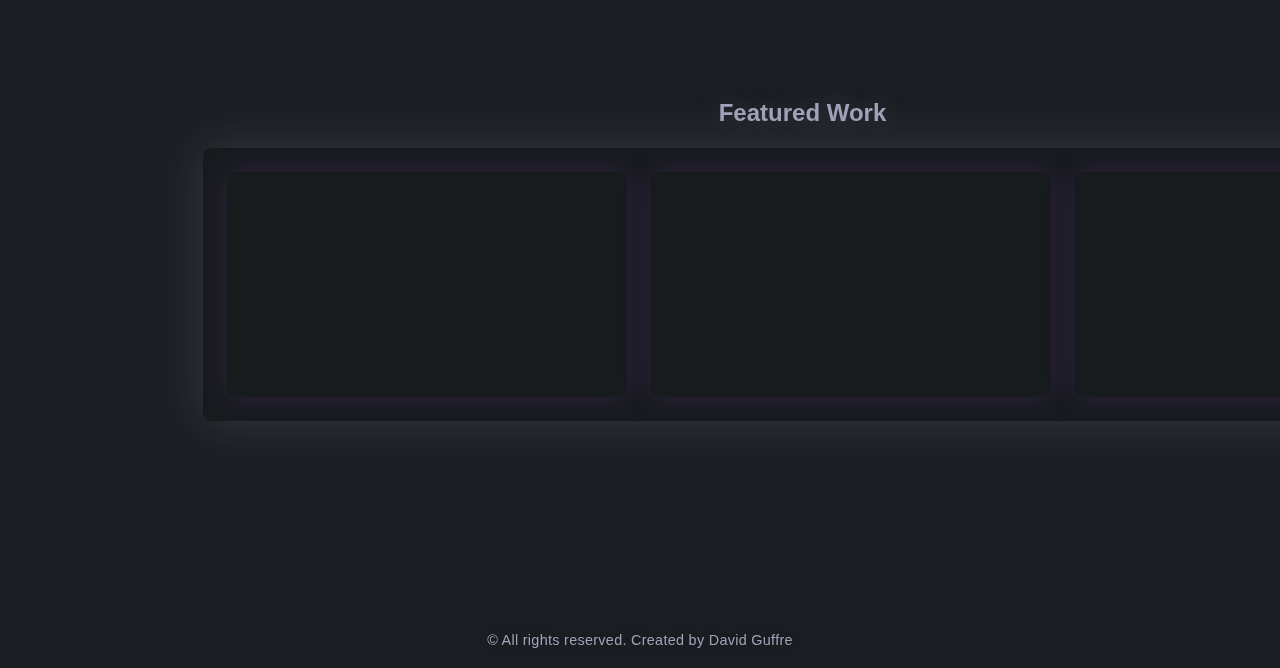
==== commit 0c110c75: "Changes" ====
--- a/index.html
+++ b/index.html
@@ -10,39 +10,60 @@
 </head>
 <body>
     <aside class="side-bar-left">
+
+        <div class="tech-icon-container">
+            <div class="tech-icon-wrapper" title="HTML">
+                <img src="assets/img/html.png" alt="HTML" class="tech-icon">
+            </div>
+            <div class="tech-icon-wrapper" title="CSS">
+                <img src="assets/img/css.png" alt="CSS" class="tech-icon">
+            </div>
+            <div class="tech-icon-wrapper" title="JavaScript">
+                <img src="assets/img/js.png" alt="JavaScript" class="tech-icon">
+            </div>
+            <div class="tech-icon-wrapper" title="TypeScript">
+                <img src="assets/img/ts.png" alt="TypeScript" class="tech-icon">
+            </div>
+            <div class="tech-icon-wrapper" title="React/React Native">
+                <img src="assets/img/react.png" alt="React/React Native" class="tech-icon">
+            </div>
+            <div class="tech-icon-wrapper" title="Expo">
+                <img src="assets/img/expo.png" alt="Expo" class="tech-icon">
+            </div>
+            <div class="tech-icon-wrapper" title="Python">
+                <img src="assets/img/python.png" alt="Python" class="tech-icon">
+            </div>
+            <div class="tech-icon-wrapper" title="Swift/SwiftUI">
+                <img src="assets/img/swift.png" alt="Swift/SwiftUI" class="tech-icon">
+            </div> 
+        </div>
+        
+        <img src="assets/img/profile.jpeg" alt="Profile Image" class="circular-image">
+        <div class="welcome-card dev-bio">
+            <h1>Hello and Welcome!</h1>
+            <p class="welcome-text"><strong>Who am I?</strong></p>
+            <p class="welcome-text">My name is David Guffre and am a self-taught software developer currently living in the <strong>Bay Area, CA.</strong></p>
+            <p class="welcome-text">I'm an introvert with a lithium social battery thanks to being a Bartender of many years.</p>
+            <p class="welcome-text">I have a natural curiousity and always looking for <strong>what I don't know.</strong></p>
+            <p class="welcome-text">My preferred web-dev framework is <strong>React / React Native</strong>, however I like to be proficient in all things software development.</p>
+            <p class="welcome-text"><strong>Fun Fact:</strong> I'm currently looking for my first job in the tech industry!</p>
+
+        </div>
+        <div class="welcome-card vo-bio">
+            <h1>Voice Acting Journey</h1>
+            <p class="welcome-text">The <strong>immersion</strong> a great voice actor provides to a project is my drive to perform.</p>    
+            <br>
+            <p class="welcome-text">With over 8 years of experience in the industry, I've had the opportunity to work with a variety of clients and voice many characters.</p>
+            <p class="welcome-text">From warm and friendly to bold and dramatic, I have the versatility and range to capture the essence you are looking for.</p>
+            <br>
+            <p class="welcome-text">Thank you for visiting and I look forward to the opportunity to work with you on your next project!</p>
+        </div>
         <div class="socials-links-grid">
             <a href="https://x.com/iamguff" target="_blank" rel="noopener noreferrer" data-tooltip="Follow me on X"><i class="fa-brands fa-x-twitter"></i></a>
             <a href="https://bsky.app/profile/iamguff.bsky.social" target="_blank" rel="noopener noreferrer" data-tooltip="Follow me on Bluesky"><i class="fas fa-cloud"></i></a>
             <a href="https://www.linkedin.com/in/davidguffre/" target="_blank" rel="noopener noreferrer" data-tooltip="Connect on LinkedIn"><i class="fab fa-linkedin"></i></a>
             <a href="https://www.twitch.tv/guffre" target="_blank" rel="noopener noreferrer" data-tooltip="Watch on Twitch"><i class="fab fa-twitch"></i></a>
             <a href="https://github.com/CodeofGuff" target="_blank" rel="noopener noreferrer" data-tooltip="Follow me on GitHub"><i class="fab fa-github"></i></a>
-        </div>
-        <img src="assets/img/profile.jpeg" alt="Profile Image" class="circular-image">
-        <div class="welcome-card dev-bio">
-            <h1>Hello and Welcome!</h1>
-            <p class="welcome-text"><strong>Who am I?</strong></p>
-            <p class="welcome-text">My name is David Guffre and am a self-taught software developer currently living in the <strong>Bay Area, CA.</strong></p><br>
-            <p class="welcome-text">I'm an introvert with a lithium social battery thanks to being a Bartender of many years.</p><br>
-            <p class="welcome-text">I have a natural curiousity and always looking for <strong>what I don't know.</strong></p>
-            <p class="welcome-text">My preferred framework is React Native, however I like to be proficient in all things programming.</p><br>
-            <p class="welcome-text">Currently I am looking for my first job in the tech industry!</p>
-        </div>
-        <div class="welcome-card vo-bio">
-            <h1>Voice Acting Journey</h1>
-            <p class="welcome-text">
-                The <strong>immersion</strong> a great voice actor provides to a project is my drive to perform.
-            </p>    
-            <br>
-            <p class="welcome-text">
-                With over 8 years of experience in the industry, I've had the opportunity to work with a variety of clients and voice many characters.
-            </p>
-            <p class="welcome-text">
-                From warm and friendly to bold and dramatic, I have the versatility and range to capture the essence you are looking for.
-            </p>
-            <br>
-            <p class="welcome-text">
-                Thank you for visiting and I look forward to the opportunity to work with you on your next project!
-            </p>
         </div>
     </aside>
 
--- a/styles.css
+++ b/styles.css
@@ -88,6 +88,53 @@
     padding-top: calc(var(--space) * 4);
 }
 
+/*Tech Icons*/
+.tech-icon-container {
+    display: grid;
+    grid-template-columns: repeat(4, 1fr);
+    gap: calc(var(--space) * 0.75);
+    justify-content: center;
+    margin: calc(var(--space) * 0.5) 0;
+    max-width: 200px;
+    padding: 2px;
+}
+
+.tech-icon-wrapper {
+    position: relative;
+    cursor: pointer;
+    padding: 2px;
+}
+
+.tech-icon {
+    width: 40px;
+    height: 40px;
+    opacity: 0.8;
+    transition: var(--transition);
+    filter: drop-shadow(0 0 8px rgba(146, 62, 191, 0.4));
+}
+
+.tech-icon-wrapper:hover .tech-icon {
+    transform: scale(1.2);
+    filter: drop-shadow(0 0 12px rgba(146, 62, 191, 0.6))
+           drop-shadow(0 0 4px rgba(146, 62, 191, 0.4));
+}
+
+.tech-icon-wrapper:hover::after {
+    content: attr(title);
+    position: absolute;
+    bottom: -25px;
+    left: 50%;
+    transform: translateX(-50%);
+    background: var(--glass-bg);
+    color: var(--text);
+    padding: 4px 8px;
+    border-radius: var(--radius);
+    font-size: 0.75rem;
+    white-space: nowrap;
+    backdrop-filter: blur(5px);
+    z-index: 1000;
+}
+
 /* Sidebar */
 .side-bar-left {
     position: fixed;
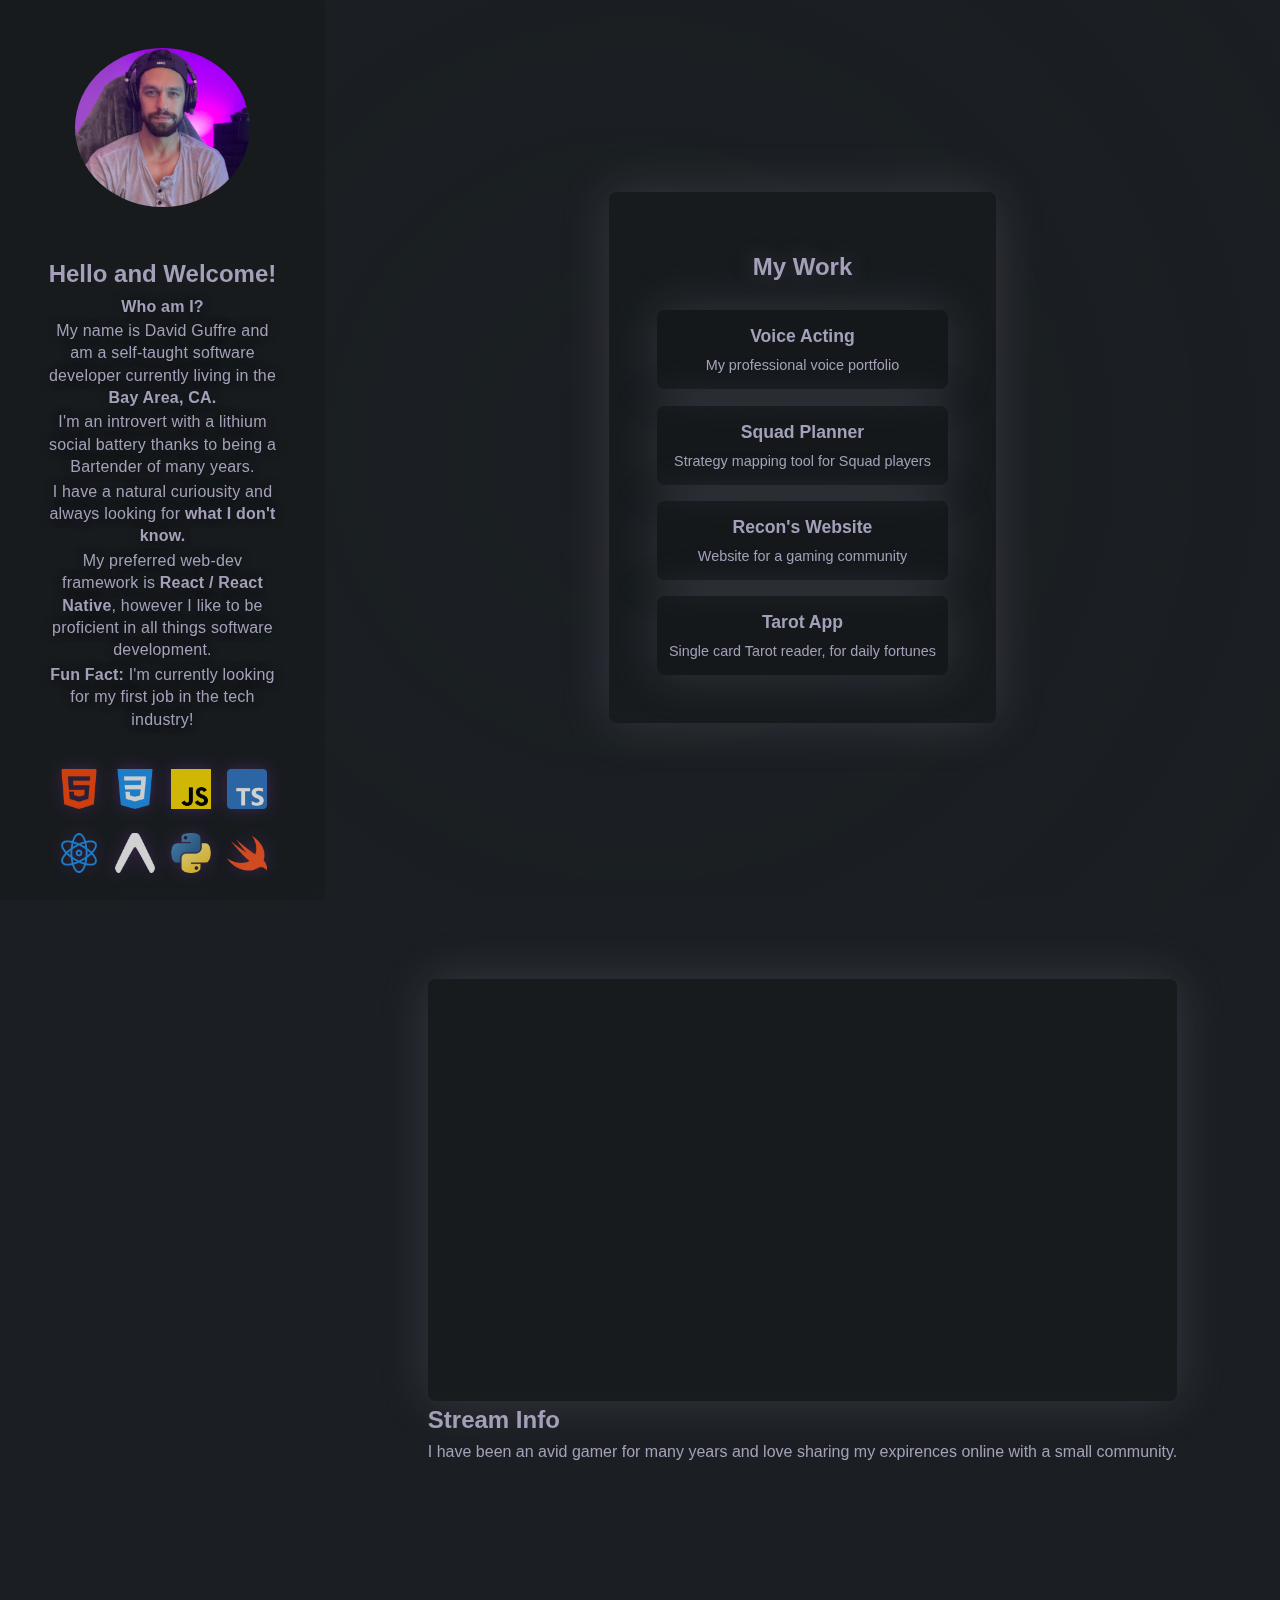
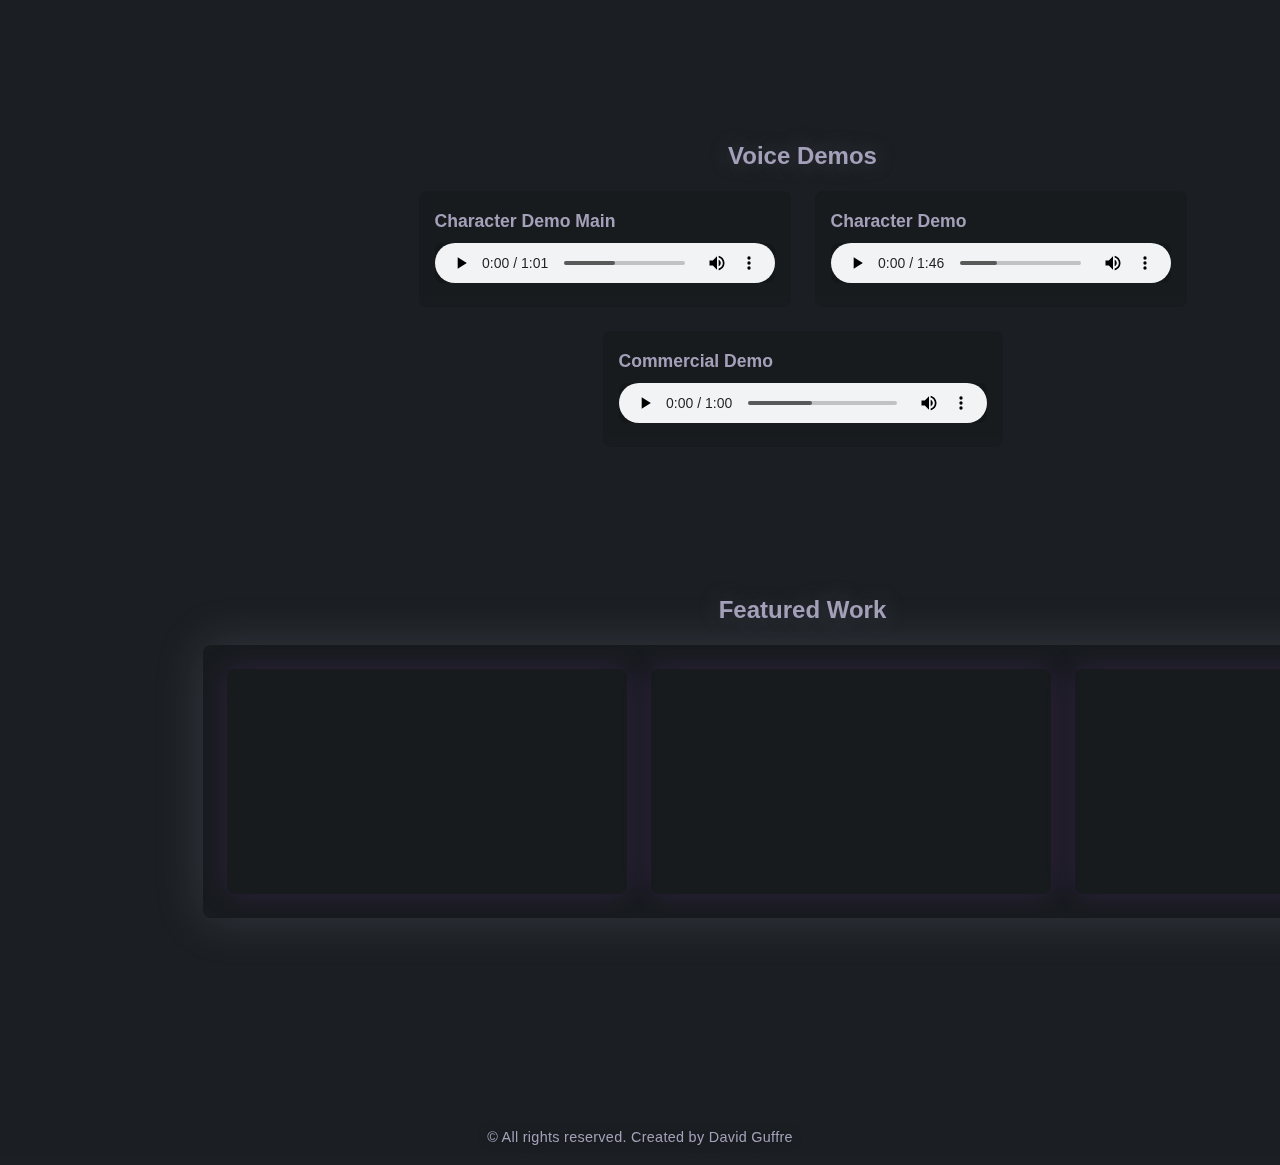
==== commit 74a0e92d: "OKay" ====
--- a/index.html
+++ b/index.html
@@ -11,6 +11,19 @@
 <body>
     <aside class="side-bar-left">
 
+       
+        
+        <img src="assets/img/profile.jpeg" alt="Profile Image" class="circular-image">
+        <div class="welcome-card dev-bio">
+            <h1>Hello and Welcome!</h1>
+            <p class="welcome-text"><strong>Who am I?</strong></p>
+            <p class="welcome-text">My name is David Guffre and am a self-taught software developer currently living in the <strong>Bay Area, CA.</strong></p>
+            <p class="welcome-text">I'm an introvert with a lithium social battery thanks to being a Bartender of many years.</p>
+            <p class="welcome-text">I have a natural curiousity and always looking for <strong>what I don't know.</strong></p>
+            <p class="welcome-text">My preferred web-dev framework is <strong>React / React Native</strong>, however I like to be proficient in all things software development.</p>
+            <p class="welcome-text"><strong>Fun Fact:</strong> I'm currently looking for my first job in the tech industry!</p>
+
+        </div>
         <div class="tech-icon-container">
             <div class="tech-icon-wrapper" title="HTML">
                 <img src="assets/img/html.png" alt="HTML" class="tech-icon">
@@ -37,18 +50,6 @@
                 <img src="assets/img/swift.png" alt="Swift/SwiftUI" class="tech-icon">
             </div> 
         </div>
-        
-        <img src="assets/img/profile.jpeg" alt="Profile Image" class="circular-image">
-        <div class="welcome-card dev-bio">
-            <h1>Hello and Welcome!</h1>
-            <p class="welcome-text"><strong>Who am I?</strong></p>
-            <p class="welcome-text">My name is David Guffre and am a self-taught software developer currently living in the <strong>Bay Area, CA.</strong></p>
-            <p class="welcome-text">I'm an introvert with a lithium social battery thanks to being a Bartender of many years.</p>
-            <p class="welcome-text">I have a natural curiousity and always looking for <strong>what I don't know.</strong></p>
-            <p class="welcome-text">My preferred web-dev framework is <strong>React / React Native</strong>, however I like to be proficient in all things software development.</p>
-            <p class="welcome-text"><strong>Fun Fact:</strong> I'm currently looking for my first job in the tech industry!</p>
-
-        </div>
         <div class="welcome-card vo-bio">
             <h1>Voice Acting Journey</h1>
             <p class="welcome-text">The <strong>immersion</strong> a great voice actor provides to a project is my drive to perform.</p>    
@@ -69,7 +70,7 @@
 
     <main class="container">
         <!-- Dev Section -->
-        <section id="dev-section">
+        <section id="dev-section" class="section-container">
             <div class="work-section">
                 <h3 class="section-label">My Work</h3>
                 <div class="links-grid">
@@ -85,18 +86,34 @@
                         <h3>Recon's Website</h3>
                         <p>Website for a gaming community</p>
                     </a>
+                    <a href="https://gufftarot.netlify.app" class="work-link" target="_blank">
+                        <h3>Tarot App</h3>
+                        <p>Single card Tarot reader, for daily fortunes</p>
+                    </a>
                 </div>
             </div>
             
-            <section class="stream-section">
+        </section>
+
+        <div class="section-divider"></div>
+
+        <!-- Stream Section -->
+        <section class="section-container">
+            <div class="stream-section">
                 <div class="twitch-embed">
                     <div id="twitch-embed"></div>
                 </div>
-            </section>
+                <h2>Stream Info</h2>
+                <p>I have been an avid gamer for many years and love sharing my expirences online with a small community.</p>
+
+                
+            </div>
         </section>
 
+        <div class="section-divider"></div>
+
         <!-- Voice Acting Section -->
-        <section id="vo-section">
+        <section id="vo-section" class="section-container">
             <div class="demo-reel">
                 <h2>Voice Demos</h2>
                 <div class="voice-demos">
--- a/styles.css
+++ b/styles.css
@@ -391,7 +391,7 @@
 
 .work-section .links-grid {
     display: grid;
-    grid-template-columns: repeat(auto-fit, minmax(250px, 1fr));
+    grid-template-columns: repeat(auto-fit, minmax(250px, 3fr));
     gap: calc(var(--space));
     width: 100%;
 }
@@ -520,135 +520,3 @@
     100% { box-shadow: 0 0 30px rgba(146, 62, 191, 0.2); }
 }
 
-/* ==========================================================================
-   7. Media Queries
-   ========================================================================== */
-@media (max-width: 768px) {
-    .container {
-        margin: 0 auto;
-        width: 100%;
-        padding: calc(var(--space) * 0.5);
-    }
-
-    .content-wrapper {
-        flex-direction: column;
-        align-items: center;
-        gap: calc(var(--space) * 4);
-        padding-top: calc(var(--space) * 2);
-    }
-    
-    .side-bar-left {
-        position: relative;
-        width: 100%;
-        height: auto;
-        min-height: auto;
-        padding: calc(var(--space));
-        background: var(--glass-bg);
-        gap: calc(var(--space));
-        overflow-y: visible;
-    }
-
-    .section-label {
-        font-size: 1.5rem;
-        padding: calc(var(--space) * 0.5);
-    }
-
-    .work-section {
-        position: relative;
-        flex-direction: column;
-        align-items: center;
-        gap: calc(var(--space) * 0.5);
-        width: 100%;
-        order: 1;
-        margin: calc(var(--space) * 4) 0;
-        padding: calc(var(--space) * 0.5);
-    }
-
-    .work-link {
-        min-width: unset;
-        width: 100%;
-        margin: 0;
-        padding: calc(var(--space) * 0.4);
-    }
-
-    .work-link h3 {
-        font-size: 0.85rem;
-        margin-bottom: 2px;
-    }
-
-    .work-link p {
-        font-size: 0.75rem;
-    }
-
-    .circular-image {
-        position: static;
-        width: min(75vw, 200px);
-        height: auto;
-        margin: calc(var(--space)) 0;
-    }
-
-    .video-container {
-        flex-direction: column;
-        padding: calc(var(--space) * 0.75);
-        gap: calc(var(--space) * 0.75);
-        overflow-x: hidden;
-    }
-
-    .video-container iframe {
-        flex: 0 0 auto;
-        width: 100%;
-        height: 141px;
-    }
-
-    .demo-reel, 
-    .video-samples {
-        max-width: 100%;
-    }
-
-    .audio-player {
-        height: 32px;
-    }
-
-    .voice-demos {
-        flex-direction: column;
-        gap: calc(var(--space));
-    }
-
-    .demo-item {
-        min-width: unset;
-        max-width: 100%;
-        width: 100%;
-        padding: calc(var(--space) * 0.5);
-    }
-
-    .welcome-card {
-        position: relative;
-        margin: calc(var(--space)) 0;
-        padding: calc(var(--space) * 0.5);
-    }
-
-    .welcome-text {
-        font-size: 0.85rem;
-    }
-
-    .socials-links-grid {
-        padding: calc(var(--space) * 0.25);
-        gap: calc(var(--space));
-    }
-
-    .socials-links-grid a {
-        font-size: 1.25rem;
-    }
-
-    .links-grid {
-        grid-template-columns: 1fr;
-    }
-
-    .work-section,
-    .stream-section,
-    .demo-reel,
-    .video-samples {
-        margin: calc(var(--space) * 4) 0;
-    }
-}
-
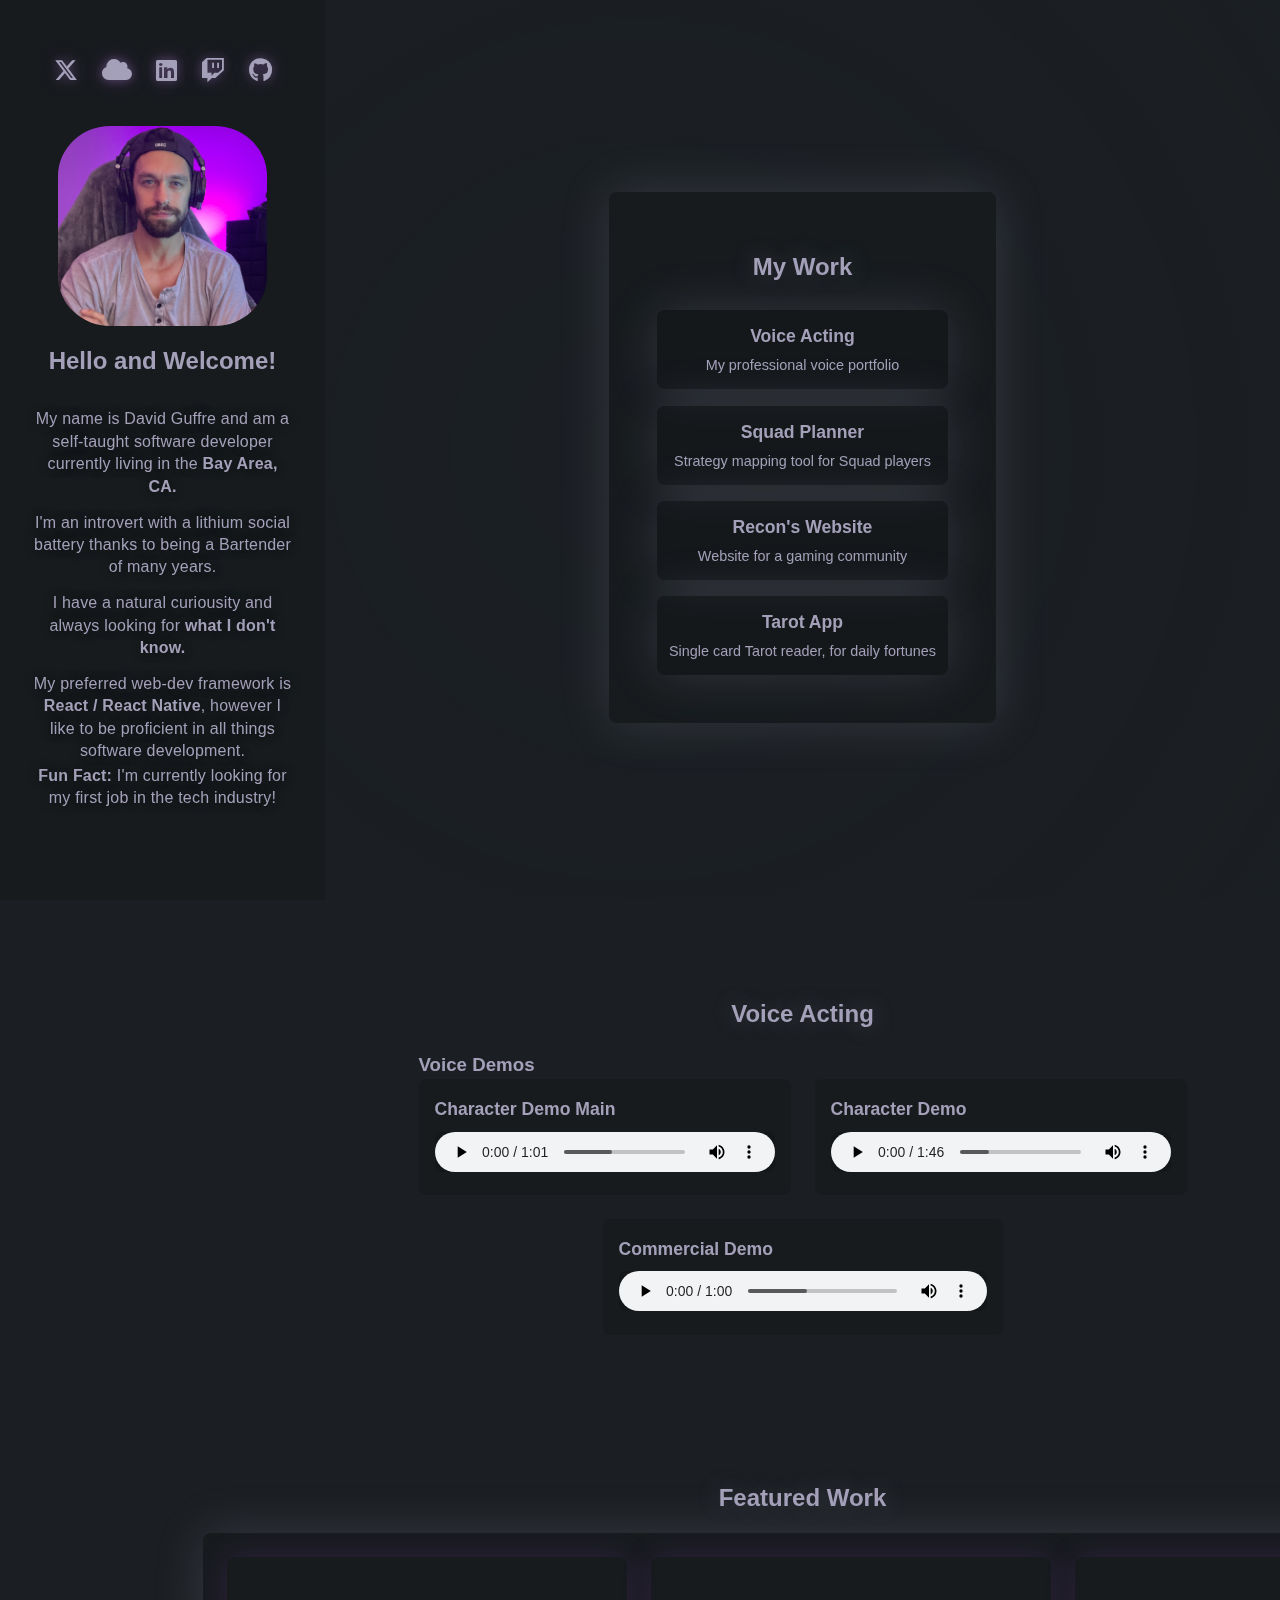
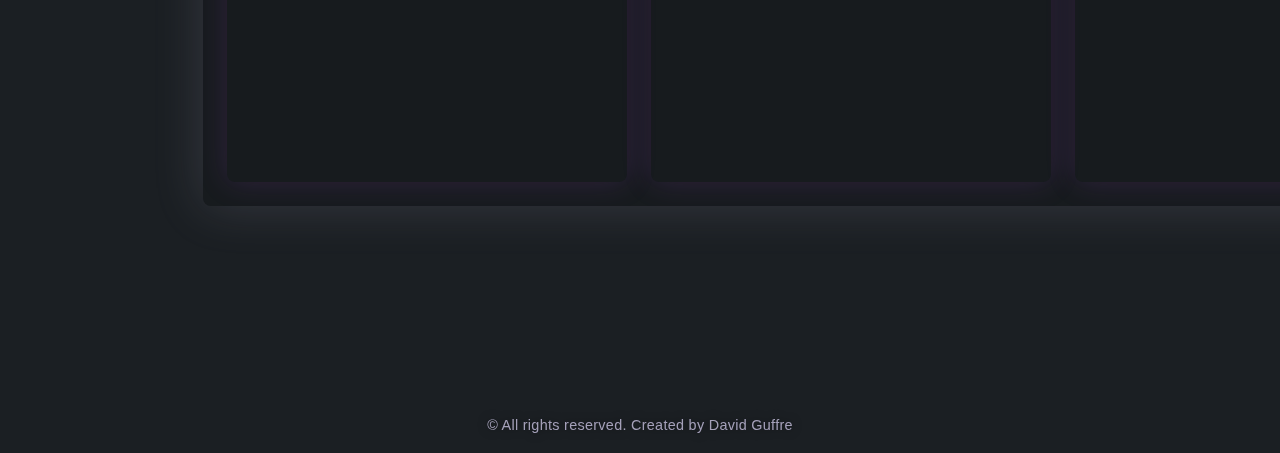
==== commit 7dbd43f4: "Changes" ====
--- a/index.html
+++ b/index.html
@@ -12,44 +12,28 @@
     <aside class="side-bar-left">
 
        
-        
+        <div class="socials-links-grid">
+            <a href="https://x.com/iamguff" target="_blank" rel="noopener noreferrer" data-tooltip="Follow me on X"><i class="fa-brands fa-x-twitter"></i></a>
+            <a href="https://bsky.app/profile/iamguff.bsky.social" target="_blank" rel="noopener noreferrer" data-tooltip="Follow me on Bluesky"><i class="fas fa-cloud"></i></a>
+            <a href="https://www.linkedin.com/in/davidguffre/" target="_blank" rel="noopener noreferrer" data-tooltip="Connect on LinkedIn"><i class="fab fa-linkedin"></i></a>
+            <a href="https://www.twitch.tv/guffre" target="_blank" rel="noopener noreferrer" data-tooltip="Watch on Twitch"><i class="fab fa-twitch"></i></a>
+            <a href="https://github.com/CodeofGuff" target="_blank" rel="noopener noreferrer" data-tooltip="Follow me on GitHub"><i class="fab fa-github"></i></a>
+        </div>
         <img src="assets/img/profile.jpeg" alt="Profile Image" class="circular-image">
         <div class="welcome-card dev-bio">
             <h1>Hello and Welcome!</h1>
-            <p class="welcome-text"><strong>Who am I?</strong></p>
+            <br>
             <p class="welcome-text">My name is David Guffre and am a self-taught software developer currently living in the <strong>Bay Area, CA.</strong></p>
+            <br>
             <p class="welcome-text">I'm an introvert with a lithium social battery thanks to being a Bartender of many years.</p>
+            <br>
             <p class="welcome-text">I have a natural curiousity and always looking for <strong>what I don't know.</strong></p>
+            <br>
             <p class="welcome-text">My preferred web-dev framework is <strong>React / React Native</strong>, however I like to be proficient in all things software development.</p>
             <p class="welcome-text"><strong>Fun Fact:</strong> I'm currently looking for my first job in the tech industry!</p>
 
         </div>
-        <div class="tech-icon-container">
-            <div class="tech-icon-wrapper" title="HTML">
-                <img src="assets/img/html.png" alt="HTML" class="tech-icon">
-            </div>
-            <div class="tech-icon-wrapper" title="CSS">
-                <img src="assets/img/css.png" alt="CSS" class="tech-icon">
-            </div>
-            <div class="tech-icon-wrapper" title="JavaScript">
-                <img src="assets/img/js.png" alt="JavaScript" class="tech-icon">
-            </div>
-            <div class="tech-icon-wrapper" title="TypeScript">
-                <img src="assets/img/ts.png" alt="TypeScript" class="tech-icon">
-            </div>
-            <div class="tech-icon-wrapper" title="React/React Native">
-                <img src="assets/img/react.png" alt="React/React Native" class="tech-icon">
-            </div>
-            <div class="tech-icon-wrapper" title="Expo">
-                <img src="assets/img/expo.png" alt="Expo" class="tech-icon">
-            </div>
-            <div class="tech-icon-wrapper" title="Python">
-                <img src="assets/img/python.png" alt="Python" class="tech-icon">
-            </div>
-            <div class="tech-icon-wrapper" title="Swift/SwiftUI">
-                <img src="assets/img/swift.png" alt="Swift/SwiftUI" class="tech-icon">
-            </div> 
-        </div>
+        
         <div class="welcome-card vo-bio">
             <h1>Voice Acting Journey</h1>
             <p class="welcome-text">The <strong>immersion</strong> a great voice actor provides to a project is my drive to perform.</p>    
@@ -59,19 +43,15 @@
             <br>
             <p class="welcome-text">Thank you for visiting and I look forward to the opportunity to work with you on your next project!</p>
         </div>
-        <div class="socials-links-grid">
-            <a href="https://x.com/iamguff" target="_blank" rel="noopener noreferrer" data-tooltip="Follow me on X"><i class="fa-brands fa-x-twitter"></i></a>
-            <a href="https://bsky.app/profile/iamguff.bsky.social" target="_blank" rel="noopener noreferrer" data-tooltip="Follow me on Bluesky"><i class="fas fa-cloud"></i></a>
-            <a href="https://www.linkedin.com/in/davidguffre/" target="_blank" rel="noopener noreferrer" data-tooltip="Connect on LinkedIn"><i class="fab fa-linkedin"></i></a>
-            <a href="https://www.twitch.tv/guffre" target="_blank" rel="noopener noreferrer" data-tooltip="Watch on Twitch"><i class="fab fa-twitch"></i></a>
-            <a href="https://github.com/CodeofGuff" target="_blank" rel="noopener noreferrer" data-tooltip="Follow me on GitHub"><i class="fab fa-github"></i></a>
-        </div>
     </aside>
 
     <main class="container">
         <!-- Dev Section -->
+         
         <section id="dev-section" class="section-container">
+            
             <div class="work-section">
+                
                 <h3 class="section-label">My Work</h3>
                 <div class="links-grid">
                     <a href="#vo-section" class="work-link">
@@ -98,7 +78,7 @@
         <div class="section-divider"></div>
 
         <!-- Stream Section -->
-        <section class="section-container">
+        <!--<section class="section-container">
             <div class="stream-section">
                 <div class="twitch-embed">
                     <div id="twitch-embed"></div>
@@ -115,7 +95,8 @@
         <!-- Voice Acting Section -->
         <section id="vo-section" class="section-container">
             <div class="demo-reel">
-                <h2>Voice Demos</h2>
+                <h2>Voice Acting</h2>
+                <h3>Voice Demos</h3>
                 <div class="voice-demos">
                     <div class="demo-item">
                         <h3>Character Demo Main</h3>
@@ -152,7 +133,7 @@
     <footer class="footer">
         <p>© All rights reserved. Created by David Guffre</p>
     </footer>
-    <script src="js/twitch.js"></script>
+    <!-- <script src="js/twitch.js"></script> -->
     <script src="js/main.js"></script>
 </body>
 </html>
--- a/styles.css
+++ b/styles.css
@@ -156,10 +156,10 @@
 /* Profile Image */
 .circular-image {
     animation: smoothPulseGlow 4s ease-in-out infinite;
-    border-radius: 50%;
-    height: 175px;
-    width: 175px;
-    margin: calc(var(--space)) 0;
+    border-radius: 25%;
+    height: 200px;
+    width: 80%;
+    margin: 0;
     object-fit: cover;
     cursor: pointer;
     transition: transform 0.3s ease;
@@ -174,11 +174,12 @@
     display: flex;
     flex-direction: row;
     justify-content: center;
-    gap: calc(var(--space) * 1.5);
+    gap: calc(var(--space) * 1);
     align-items: center;
     width: 100%;
     padding: calc(var(--space));
     margin-bottom: 0;
+    margin-top: 0;
 }
 
 .socials-links-grid a {
@@ -276,7 +277,7 @@
     backdrop-filter: none;
     box-shadow: none;
     margin: 0;
-    padding: calc(var(--space));
+    padding: 0;
     transition: opacity 0.5s ease,
                 transform 0.5s ease,
                 visibility 0.5s ease;
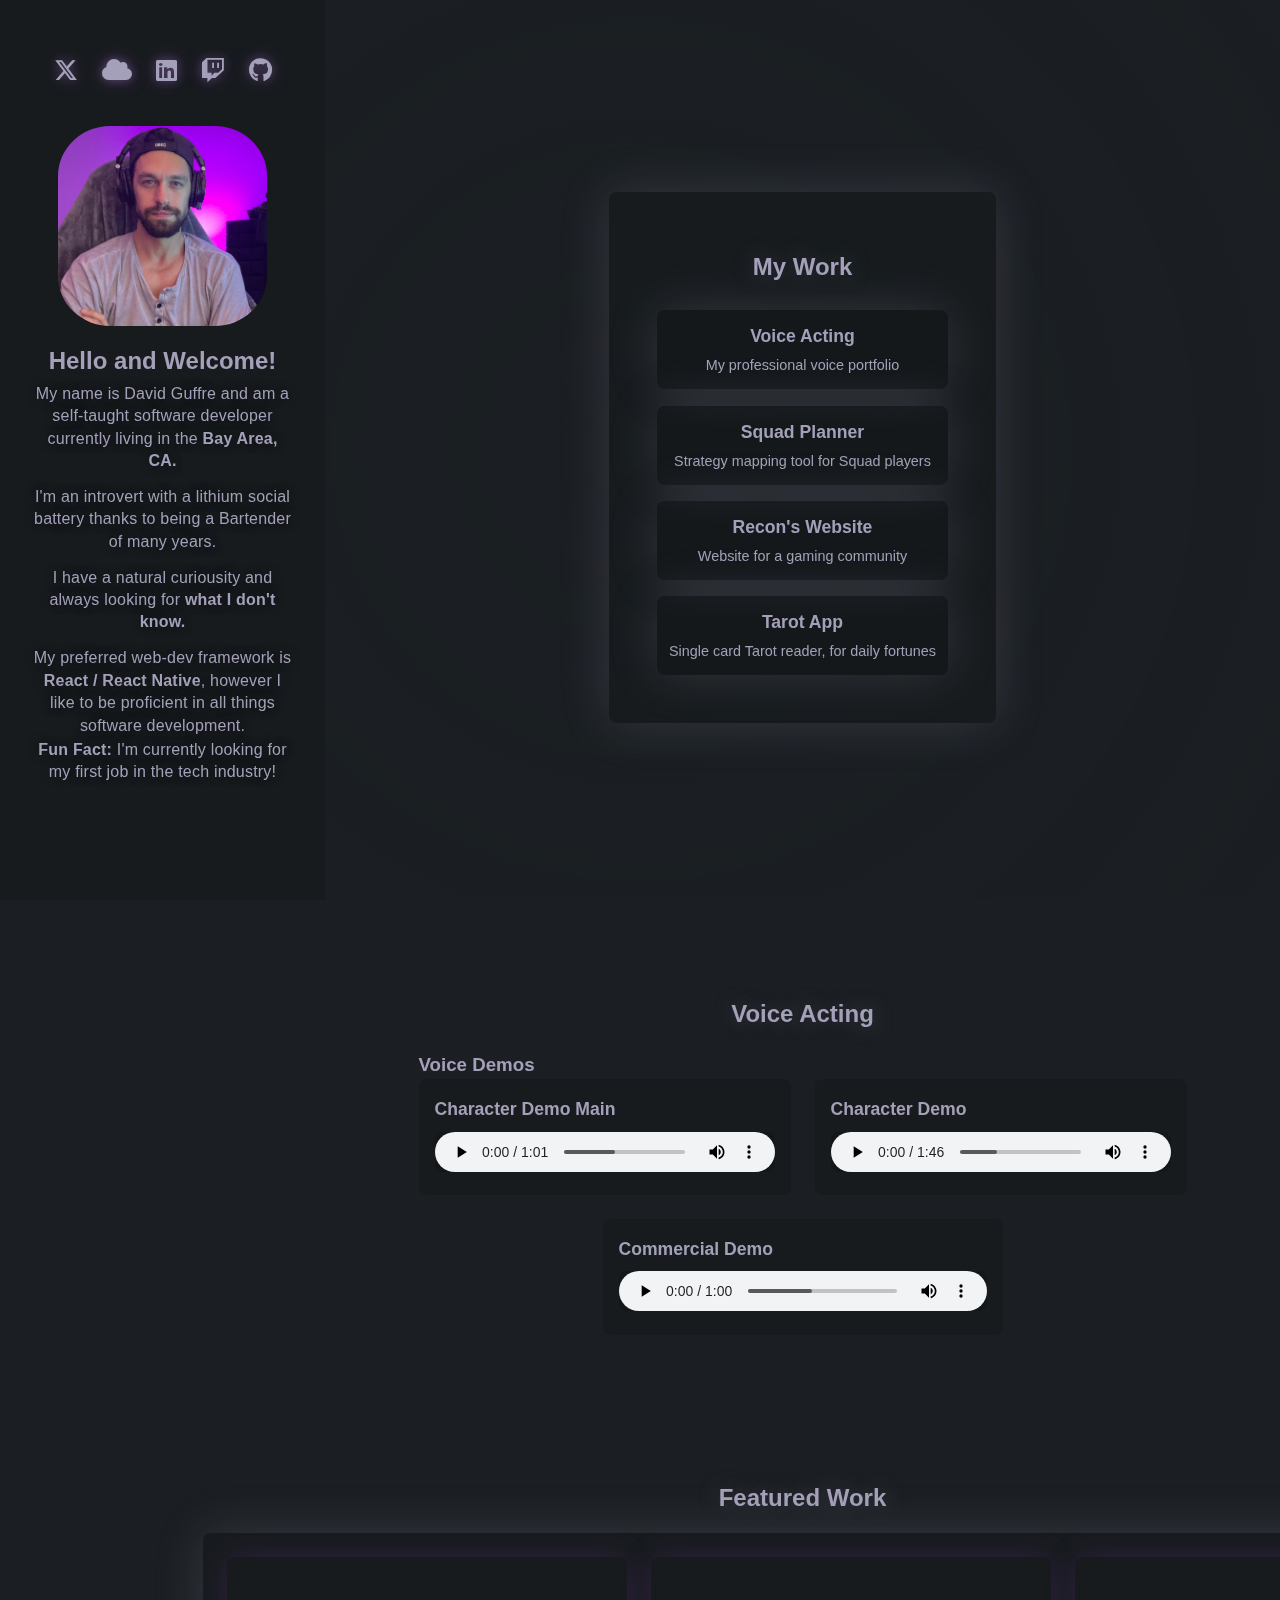
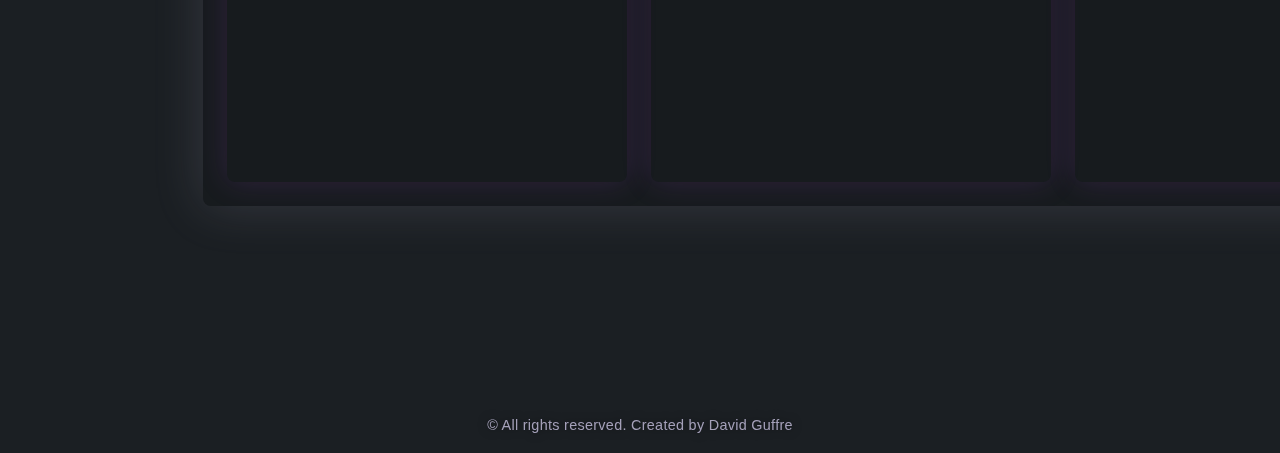
==== commit be0771f7: "ok" ====
--- a/index.html
+++ b/index.html
@@ -22,7 +22,6 @@
         <img src="assets/img/profile.jpeg" alt="Profile Image" class="circular-image">
         <div class="welcome-card dev-bio">
             <h1>Hello and Welcome!</h1>
-            <br>
             <p class="welcome-text">My name is David Guffre and am a self-taught software developer currently living in the <strong>Bay Area, CA.</strong></p>
             <br>
             <p class="welcome-text">I'm an introvert with a lithium social battery thanks to being a Bartender of many years.</p>
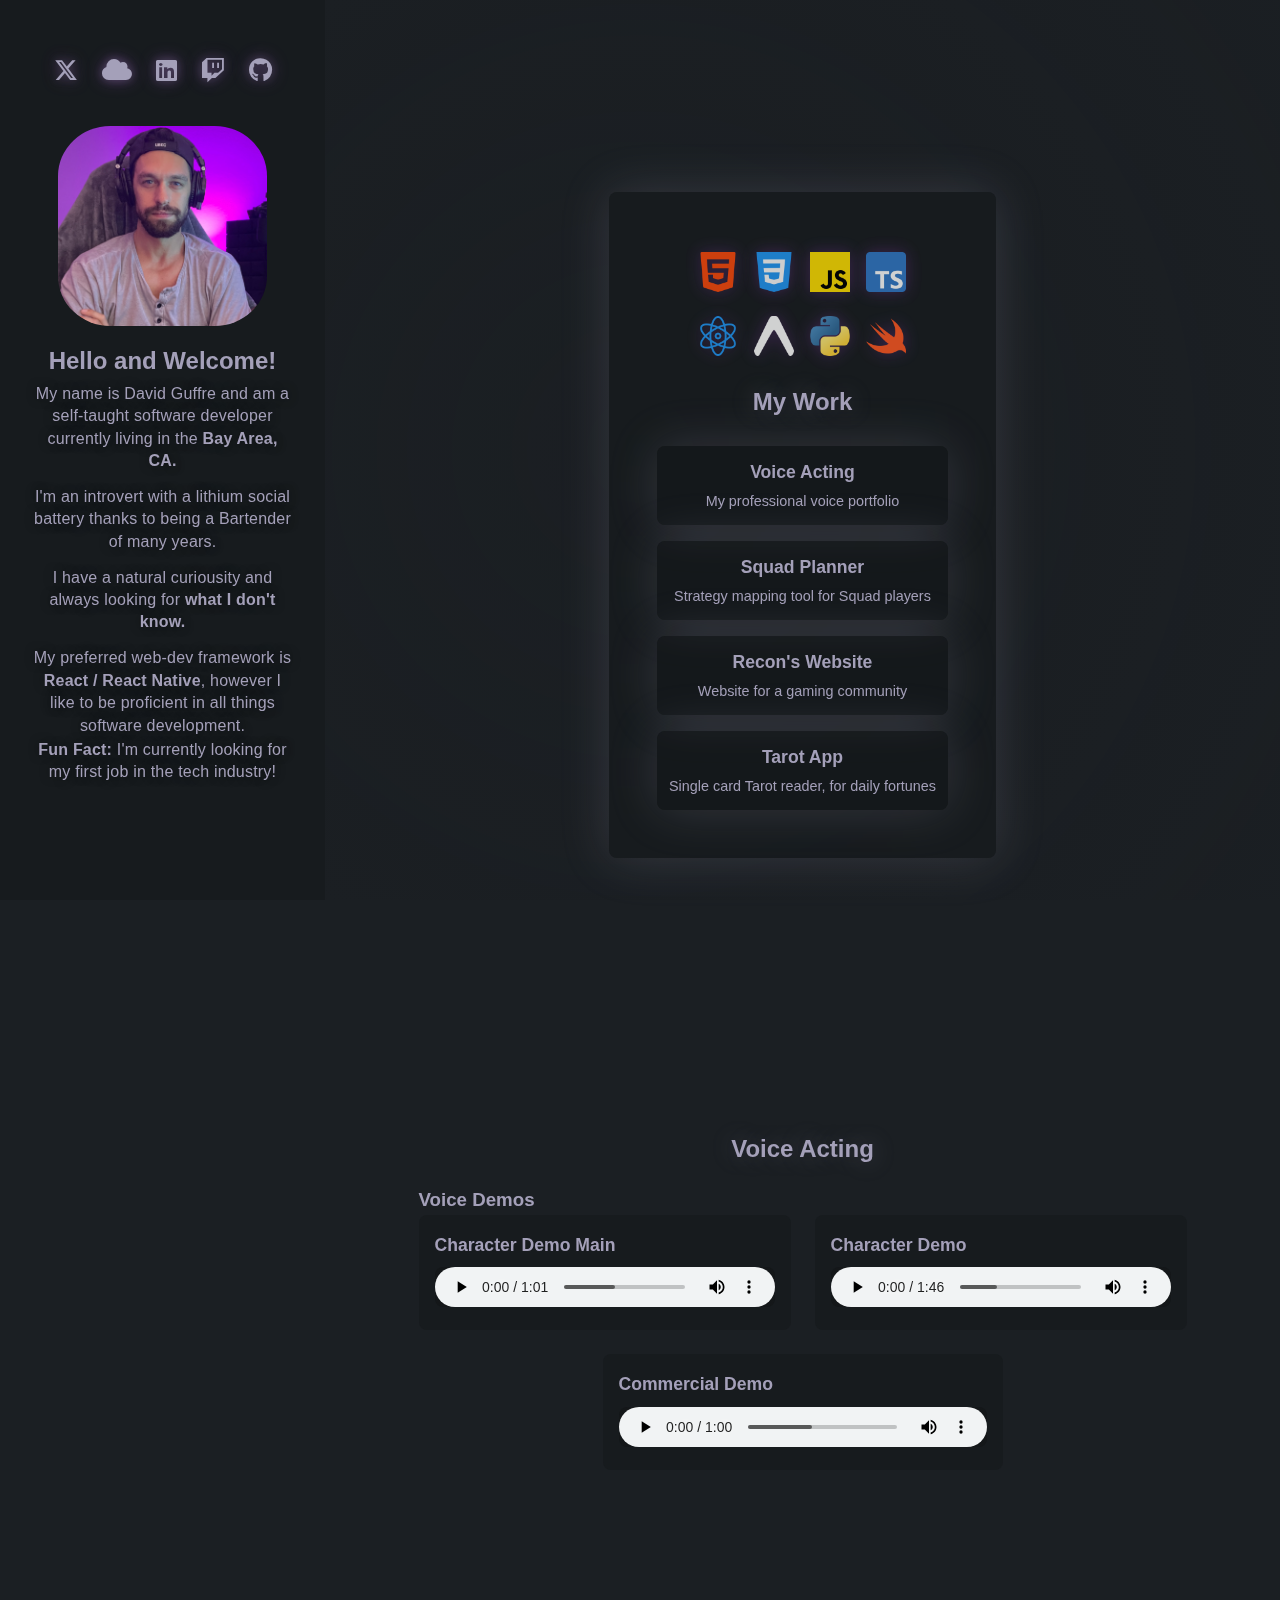
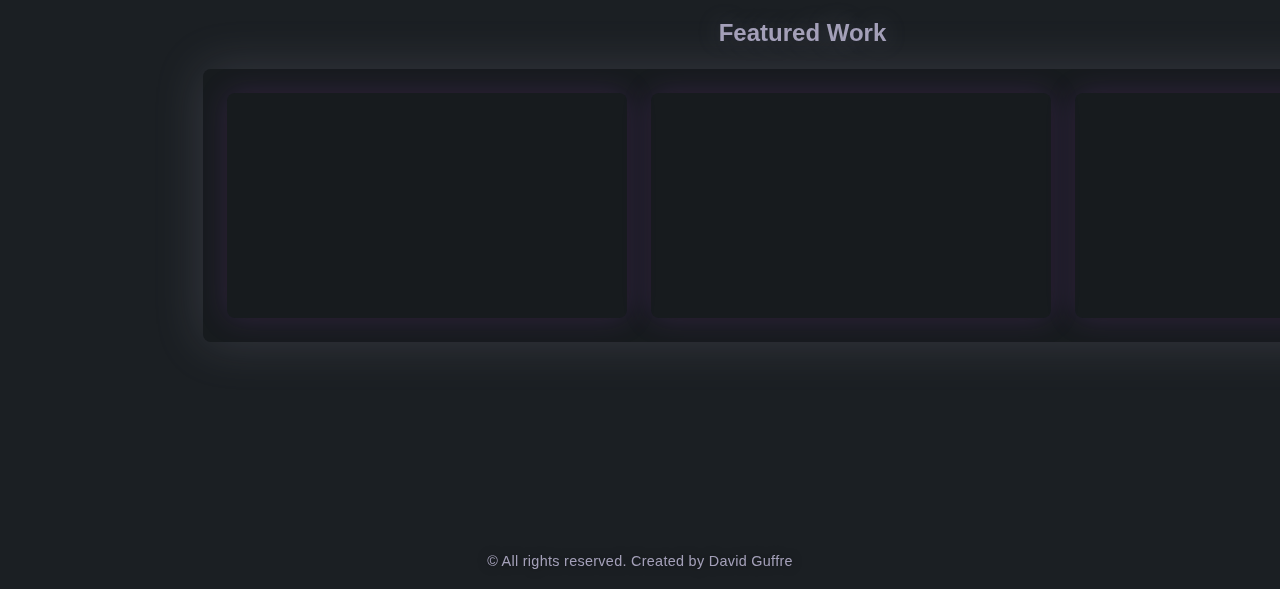
==== commit 5b23f86c: "Update index.html" ====
--- a/index.html
+++ b/index.html
@@ -1,56 +1,113 @@
 <!DOCTYPE html>
 <html lang="en">
+
 <head>
-    <meta charset="UTF-8">
-    <meta name="viewport" content="width=device-width, initial-scale=1.0">
+    <meta charset="UTF-8" />
+    <meta name="viewport" content="width=device-width, initial-scale=1.0" />
     <title>David Guffre</title>
-    <link rel="stylesheet" href="styles.css">
-    <link rel="stylesheet" href="https://cdnjs.cloudflare.com/ajax/libs/font-awesome/6.5.1/css/all.min.css">
+    <link rel="stylesheet" href="styles.css" />
+    <link rel="stylesheet" href="https://cdnjs.cloudflare.com/ajax/libs/font-awesome/6.5.1/css/all.min.css" />
     <script src="https://embed.twitch.tv/embed/v1.js"></script>
 </head>
+
 <body>
     <aside class="side-bar-left">
-
-       
         <div class="socials-links-grid">
-            <a href="https://x.com/iamguff" target="_blank" rel="noopener noreferrer" data-tooltip="Follow me on X"><i class="fa-brands fa-x-twitter"></i></a>
-            <a href="https://bsky.app/profile/iamguff.bsky.social" target="_blank" rel="noopener noreferrer" data-tooltip="Follow me on Bluesky"><i class="fas fa-cloud"></i></a>
-            <a href="https://www.linkedin.com/in/davidguffre/" target="_blank" rel="noopener noreferrer" data-tooltip="Connect on LinkedIn"><i class="fab fa-linkedin"></i></a>
-            <a href="https://www.twitch.tv/guffre" target="_blank" rel="noopener noreferrer" data-tooltip="Watch on Twitch"><i class="fab fa-twitch"></i></a>
-            <a href="https://github.com/CodeofGuff" target="_blank" rel="noopener noreferrer" data-tooltip="Follow me on GitHub"><i class="fab fa-github"></i></a>
+            <a href="https://x.com/iamguff" target="_blank" rel="noopener noreferrer" data-tooltip="Follow me on X"><i
+                    class="fa-brands fa-x-twitter"></i></a>
+            <a href="https://bsky.app/profile/iamguff.bsky.social" target="_blank" rel="noopener noreferrer"
+                data-tooltip="Follow me on Bluesky"><i class="fas fa-cloud"></i></a>
+            <a href="https://www.linkedin.com/in/davidguffre/" target="_blank" rel="noopener noreferrer"
+                data-tooltip="Connect on LinkedIn"><i class="fab fa-linkedin"></i></a>
+            <a href="https://www.twitch.tv/guffre" target="_blank" rel="noopener noreferrer"
+                data-tooltip="Watch on Twitch"><i class="fab fa-twitch"></i></a>
+            <a href="https://github.com/CodeofGuff" target="_blank" rel="noopener noreferrer"
+                data-tooltip="Follow me on GitHub"><i class="fab fa-github"></i></a>
         </div>
-        <img src="assets/img/profile.jpeg" alt="Profile Image" class="circular-image">
+        <img src="assets/img/profile.jpeg" alt="Profile Image" class="circular-image" />
         <div class="welcome-card dev-bio">
             <h1>Hello and Welcome!</h1>
-            <p class="welcome-text">My name is David Guffre and am a self-taught software developer currently living in the <strong>Bay Area, CA.</strong></p>
-            <br>
-            <p class="welcome-text">I'm an introvert with a lithium social battery thanks to being a Bartender of many years.</p>
-            <br>
-            <p class="welcome-text">I have a natural curiousity and always looking for <strong>what I don't know.</strong></p>
-            <br>
-            <p class="welcome-text">My preferred web-dev framework is <strong>React / React Native</strong>, however I like to be proficient in all things software development.</p>
-            <p class="welcome-text"><strong>Fun Fact:</strong> I'm currently looking for my first job in the tech industry!</p>
+            <p class="welcome-text">
+                My name is David Guffre and am a self-taught software developer
+                currently living in the <strong>Bay Area, CA.</strong>
+            </p>
+            <br />
+            <p class="welcome-text">
+                I'm an introvert with a lithium social battery thanks to being a
+                Bartender of many years.
+            </p>
+            <br />
+            <p class="welcome-text">
+                I have a natural curiousity and always looking for
+                <strong>what I don't know.</strong>
+            </p>
+            <br />
+            <p class="welcome-text">
+                My preferred web-dev framework is
+                <strong>React / React Native</strong>, however I like to be proficient
+                in all things software development.
+            </p>
+            <p class="welcome-text">
+                <strong>Fun Fact:</strong> I'm currently looking for my first job in
+                the tech industry!
+            </p>
+        </div>
 
-        </div>
-        
         <div class="welcome-card vo-bio">
             <h1>Voice Acting Journey</h1>
-            <p class="welcome-text">The <strong>immersion</strong> a great voice actor provides to a project is my drive to perform.</p>    
-            <br>
-            <p class="welcome-text">With over 8 years of experience in the industry, I've had the opportunity to work with a variety of clients and voice many characters.</p>
-            <p class="welcome-text">From warm and friendly to bold and dramatic, I have the versatility and range to capture the essence you are looking for.</p>
-            <br>
-            <p class="welcome-text">Thank you for visiting and I look forward to the opportunity to work with you on your next project!</p>
+            <p class="welcome-text">
+                The <strong>immersion</strong> a great voice actor provides to a
+                project is my drive to perform.
+            </p>
+            <br />
+            <p class="welcome-text">
+                With over 8 years of experience in the industry, I've had the
+                opportunity to work with a variety of clients and voice many
+                characters.
+            </p>
+            <p class="welcome-text">
+                From warm and friendly to bold and dramatic, I have the versatility
+                and range to capture the essence you are looking for.
+            </p>
+            <br />
+            <p class="welcome-text">
+                Thank you for visiting and I look forward to the opportunity to work
+                with you on your next project!
+            </p>
         </div>
     </aside>
 
     <main class="container">
         <!-- Dev Section -->
-         
+
         <section id="dev-section" class="section-container">
-            
             <div class="work-section">
-                
+                <div class="tech-icon-container">
+                    <div class="tech-icon-wrapper" title="HTML">
+                        <img src="assets/img/html.png" alt="HTML" class="tech-icon" />
+                    </div>
+                    <div class="tech-icon-wrapper" title="CSS">
+                        <img src="assets/img/css.png" alt="CSS" class="tech-icon" />
+                    </div>
+                    <div class="tech-icon-wrapper" title="JavaScript">
+                        <img src="assets/img/js.png" alt="JavaScript" class="tech-icon" />
+                    </div>
+                    <div class="tech-icon-wrapper" title="TypeScript">
+                        <img src="assets/img/ts.png" alt="TypeScript" class="tech-icon" />
+                    </div>
+                    <div class="tech-icon-wrapper" title="React/React Native">
+                        <img src="assets/img/react.png" alt="React/React Native" class="tech-icon" />
+                    </div>
+                    <div class="tech-icon-wrapper" title="Expo">
+                        <img src="assets/img/expo.png" alt="Expo" class="tech-icon" />
+                    </div>
+                    <div class="tech-icon-wrapper" title="Python">
+                        <img src="assets/img/python.png" alt="Python" class="tech-icon" />
+                    </div>
+                    <div class="tech-icon-wrapper" title="Swift/SwiftUI">
+                        <img src="assets/img/swift.png" alt="Swift/SwiftUI" class="tech-icon" />
+                    </div>
+                </div>
                 <h3 class="section-label">My Work</h3>
                 <div class="links-grid">
                     <a href="#vo-section" class="work-link">
@@ -71,7 +128,6 @@
                     </a>
                 </div>
             </div>
-            
         </section>
 
         <div class="section-divider"></div>
@@ -100,19 +156,19 @@
                     <div class="demo-item">
                         <h3>Character Demo Main</h3>
                         <audio controls class="audio-player" preload="metadata">
-                            <source src="assets/audio/DavidGuffre_CharacterDemo2020.mp3" type="audio/mpeg">
+                            <source src="assets/audio/DavidGuffre_CharacterDemo2020.mp3" type="audio/mpeg" />
                         </audio>
                     </div>
                     <div class="demo-item">
                         <h3>Character Demo</h3>
                         <audio controls class="audio-player" preload="metadata">
-                            <source src="assets/audio/DavidGuffre_2019CharDemos_v2_o.mp3" type="audio/mpeg">
+                            <source src="assets/audio/DavidGuffre_2019CharDemos_v2_o.mp3" type="audio/mpeg" />
                         </audio>
                     </div>
                     <div class="demo-item">
                         <h3>Commercial Demo</h3>
                         <audio controls class="audio-player" preload="metadata">
-                            <source src="assets/audio/DavidGuffre_CommercialDemo2020.mp3" type="audio/mpeg">
+                            <source src="assets/audio/DavidGuffre_CommercialDemo2020.mp3" type="audio/mpeg" />
                         </audio>
                     </div>
                 </div>
@@ -135,4 +191,5 @@
     <!-- <script src="js/twitch.js"></script> -->
     <script src="js/main.js"></script>
 </body>
-</html>
+
+</html>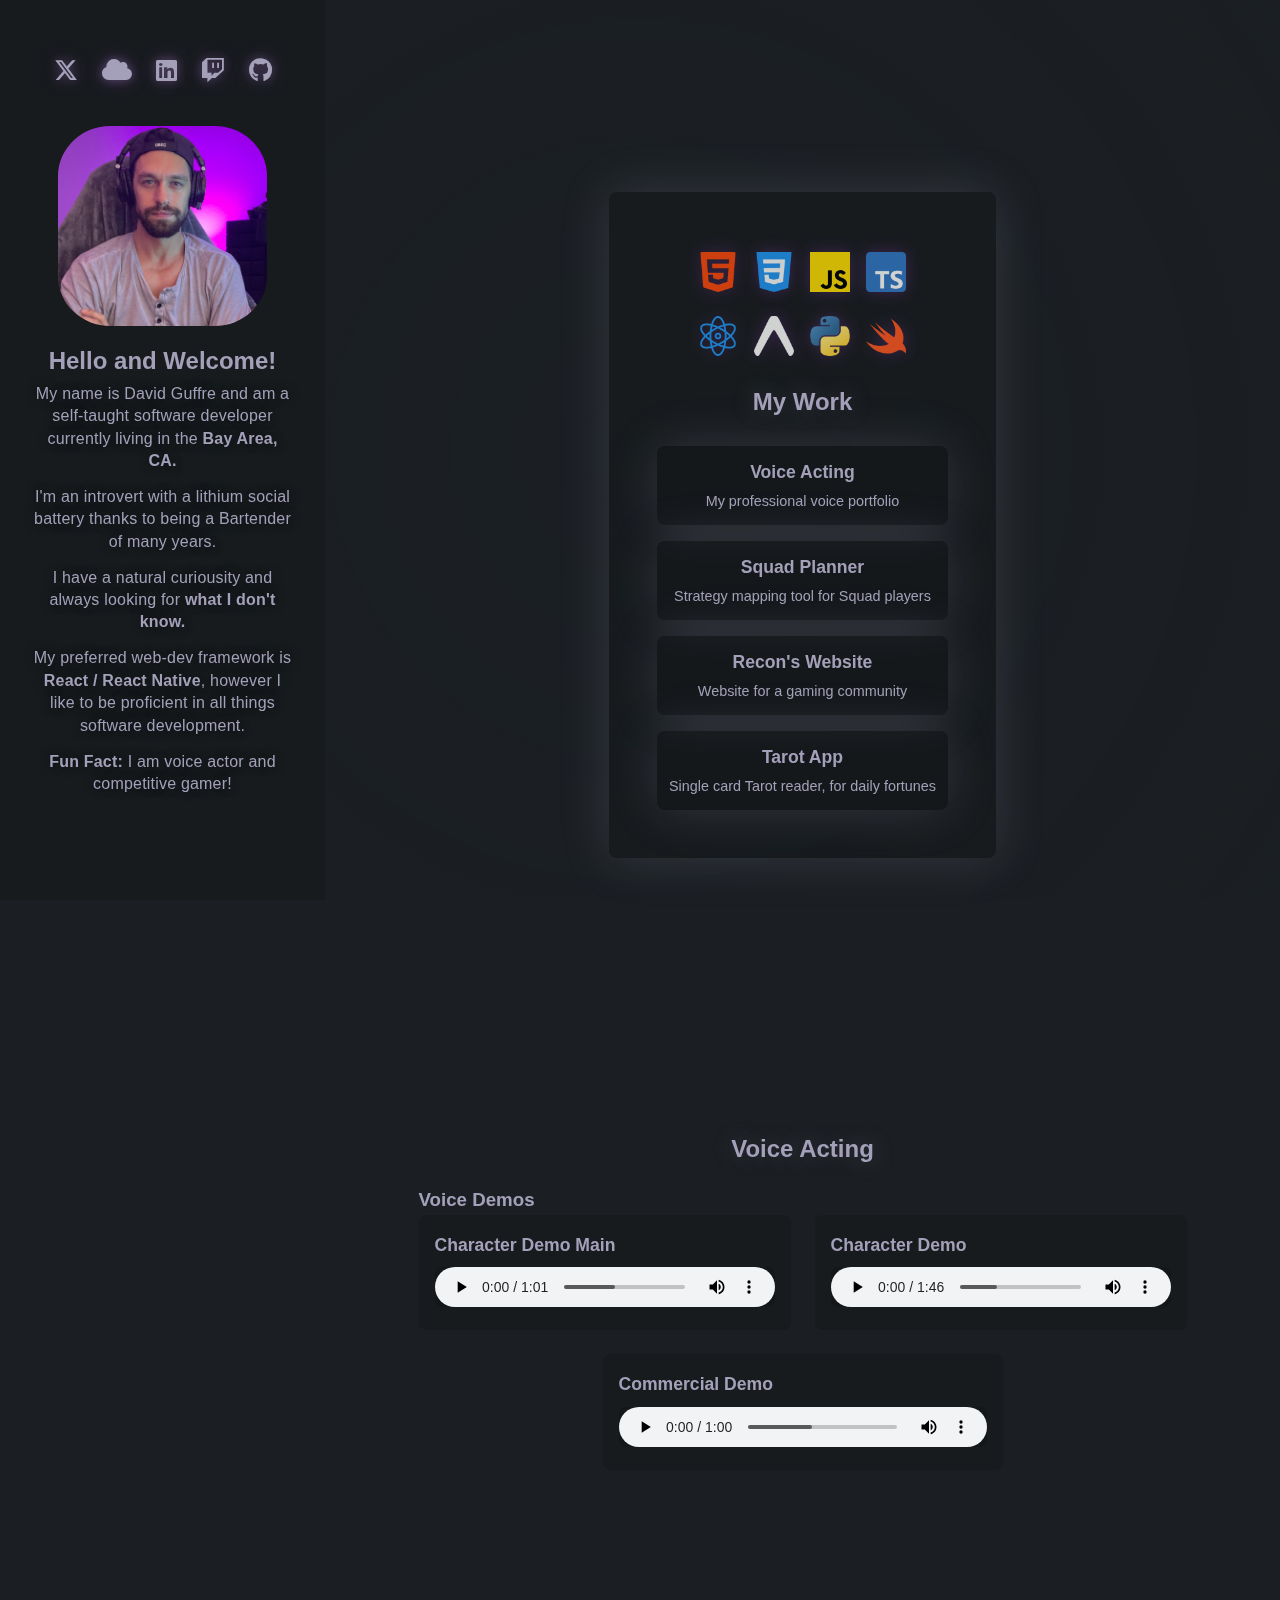
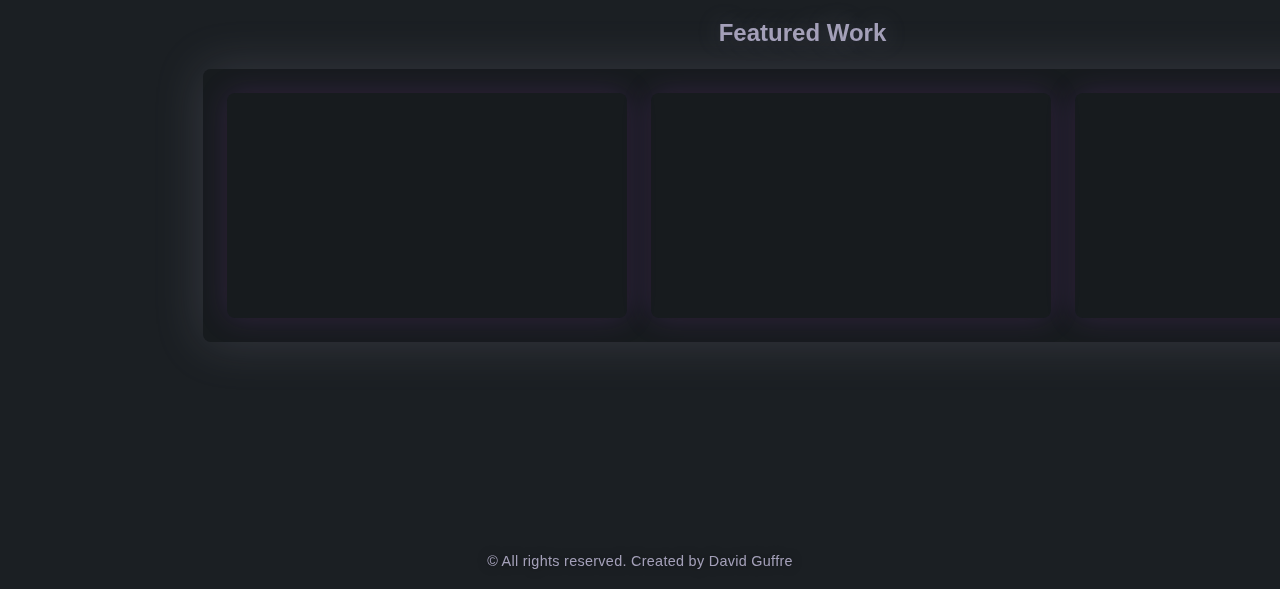
==== commit 061a023e: "Update index.html" ====
--- a/index.html
+++ b/index.html
@@ -47,9 +47,9 @@
                 <strong>React / React Native</strong>, however I like to be proficient
                 in all things software development.
             </p>
+            <br />
             <p class="welcome-text">
-                <strong>Fun Fact:</strong> I'm currently looking for my first job in
-                the tech industry!
+                <strong>Fun Fact:</strong> I am voice actor and competitive gamer!
             </p>
         </div>
 
@@ -65,6 +65,7 @@
                 opportunity to work with a variety of clients and voice many
                 characters.
             </p>
+            <br />
             <p class="welcome-text">
                 From warm and friendly to bold and dramatic, I have the versatility
                 and range to capture the essence you are looking for.
--- a/styles.css
+++ b/styles.css
@@ -119,21 +119,6 @@
            drop-shadow(0 0 4px rgba(146, 62, 191, 0.4));
 }
 
-.tech-icon-wrapper:hover::after {
-    content: attr(title);
-    position: absolute;
-    bottom: -25px;
-    left: 50%;
-    transform: translateX(-50%);
-    background: var(--glass-bg);
-    color: var(--text);
-    padding: 4px 8px;
-    border-radius: var(--radius);
-    font-size: 0.75rem;
-    white-space: nowrap;
-    backdrop-filter: blur(5px);
-    z-index: 1000;
-}
 
 /* Sidebar */
 .side-bar-left {
